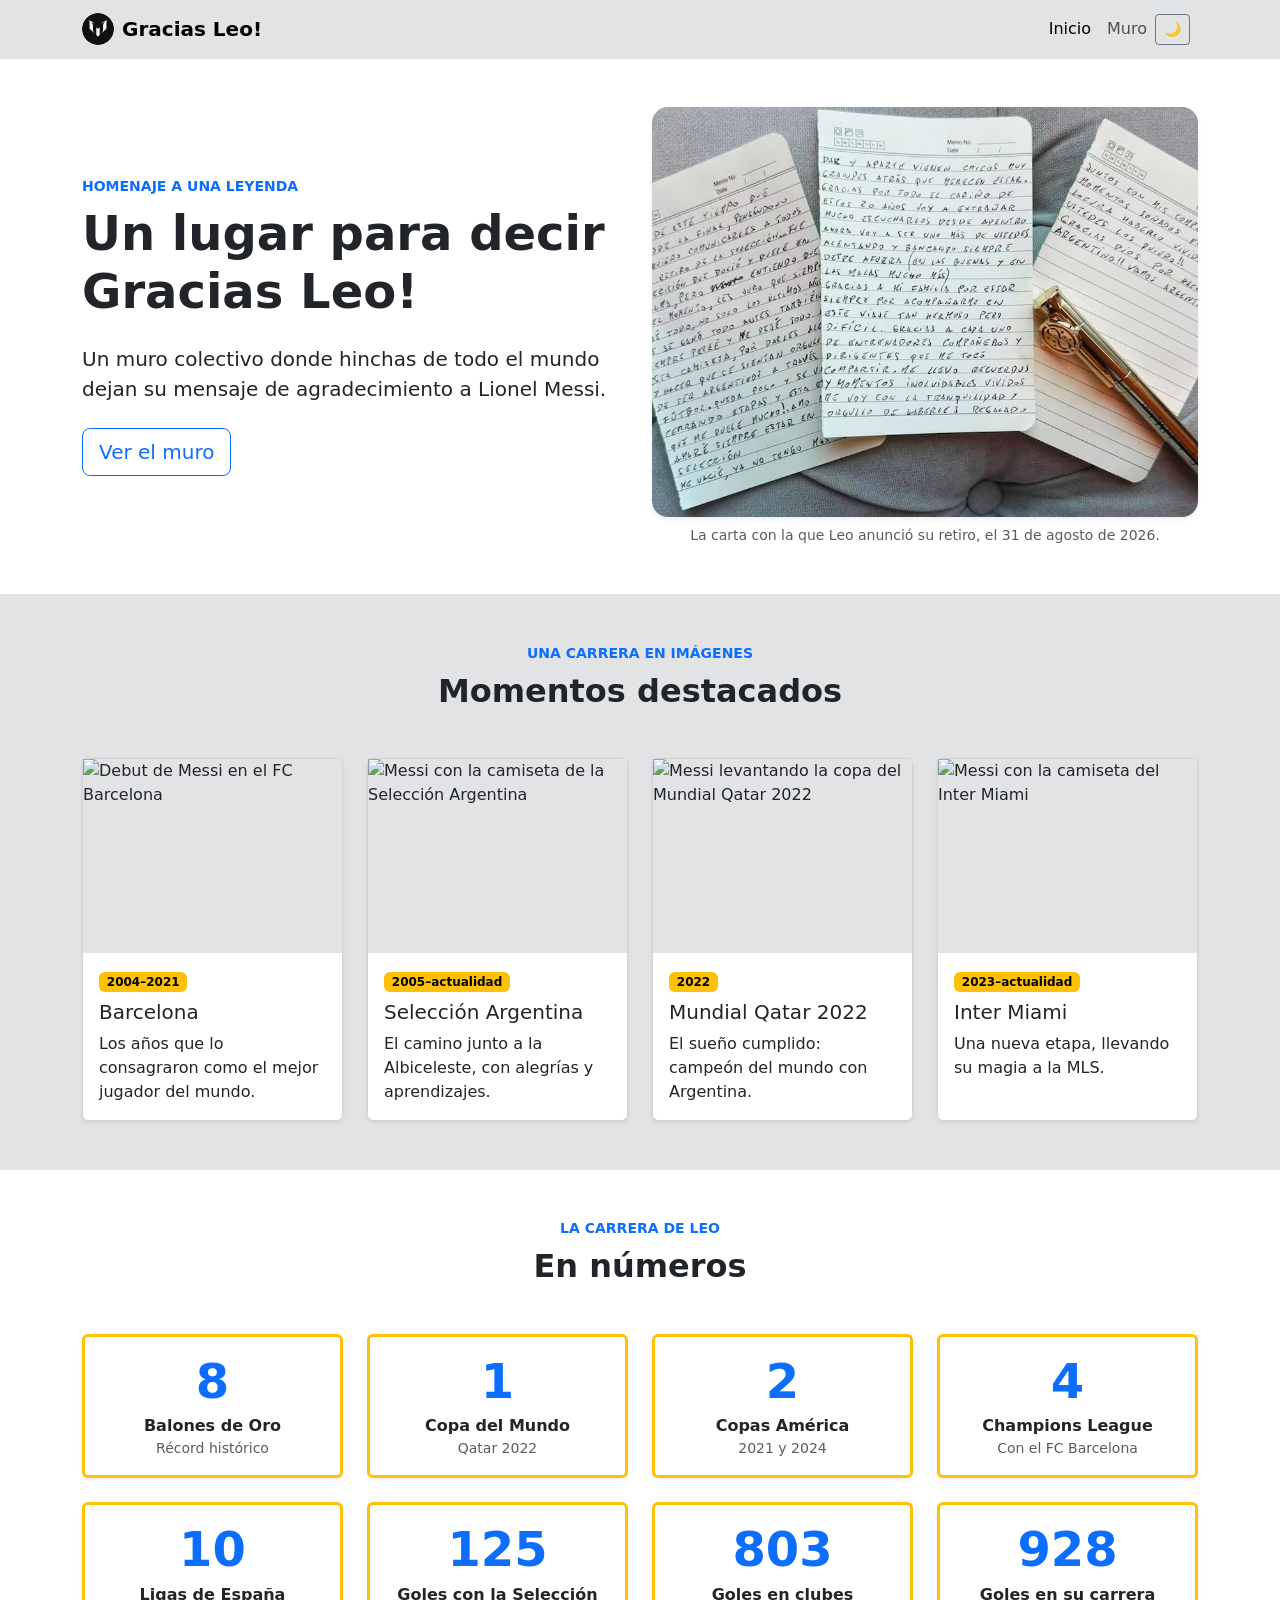
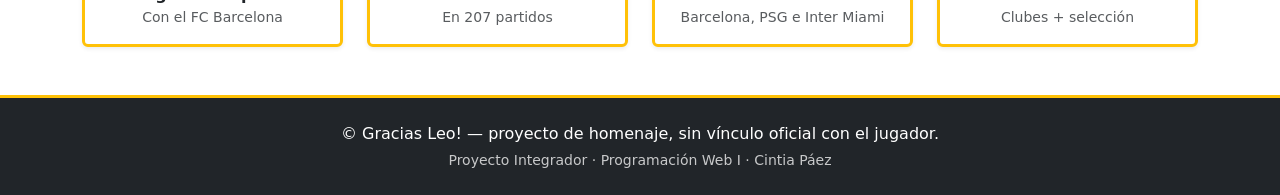
==== index.html @ b8c90ead "inicio de proyecto" ====
<!DOCTYPE html>
<html lang="es">

<head>
  <meta charset="UTF-8">
  <meta name="viewport" content="width=device-width, initial-scale=1.0">
  <title>Gracias Leo!</title>
  <meta name="description"
    content="Gracias Leo!: un muro colectivo de mensajes de agradecimiento a Lionel Messi, hecho por y para la comunidad.">
  <link href="https://cdn.jsdelivr.net/npm/bootstrap@5.3.8/dist/css/bootstrap.min.css" rel="stylesheet"
    integrity="sha384-sRIl4kxILFvY47J16cr9ZwB07vP4J8+LH7qKQnuqkuIAvNWLzeN8tE5YBujZqJLB" crossorigin="anonymous">
  <link rel="icon" type="image/png" href="public/favicon.png">
</head>

<body>

  <header>
    <!-- nav -->
    <nav class="navbar navbar-expand-lg bg-secondary-subtle border-bottom" aria-label="Navegación principal">
      <div class="container">
        <a class="navbar-brand fw-bold d-flex align-items-center gap-2" href="index.html">
          <img src="public/favicon.png" alt="" width="32" height="32" class="rounded-circle">
          Gracias Leo!
        </a>
        <div class="d-flex align-items-center order-lg-2">
          <button class="btn btn-outline-secondary btn-sm me-2" type="button" id="themeToggle"
            aria-label="Cambiar a modo oscuro">
            <span id="themeIcon" aria-hidden="true">🌙</span>
          </button>
          <button class="navbar-toggler" type="button" data-bs-toggle="collapse" data-bs-target="#navMenu"
            aria-controls="navMenu" aria-expanded="false" aria-label="Abrir menú de navegación">
            <span class="navbar-toggler-icon"></span>
          </button>
        </div>
        <div class="collapse navbar-collapse" id="navMenu">
          <ul class="navbar-nav ms-auto">
            <li class="nav-item">
              <a class="nav-link active" aria-current="page" href="index.html">Inicio</a>
            </li>
            <li class="nav-item">
              <a class="nav-link" id="linkMuro">Muro</a>
            </li>

          </ul>
        </div>
      </div>
    </nav>
  </header>

  <main>

    <div id="inicio">

      <section id="hero" class="py-5">
        <div class="container">
          <div class="row align-items-center g-4">
            <div class="col-12 col-lg-6">
              <p class="text-uppercase text-primary fw-semibold small mb-2">Homenaje a una leyenda</p>
              <h1 class="display-5 fw-bold mb-4">Un lugar para decir Gracias Leo!</h1>
              <p class="lead mb-4">
                Un muro colectivo donde hinchas de todo el mundo dejan su mensaje
                de agradecimiento a Lionel Messi.
              </p>
              <div class="d-flex flex-wrap gap-3">
                <a id="btnMuro" class="btn btn-outline-primary btn-lg">Ver el muro</a>

              </div>
            </div>
            <div class="col-12 col-lg-6">
              <figure class="mb-0">
                <div class="ratio ratio-4x3 rounded-4 bg-secondary-subtle shadow-sm">
                  <img src="recursos/img/carta-despedida.avif" class="object-fit-cover rounded-4"
                    alt="Carta de despedida de Lionel Messi anunciando su retiro del fútbol">
                </div>
                <figcaption class="text-muted small text-center mt-2">
                  La carta con la que Leo anunció su retiro, el 31 de agosto de 2026.
                </figcaption>
              </figure>
            </div>
          </div>
        </div>
      </section>

      <section id="momentos-destacados" class="py-5 bg-secondary-subtle border-top">
        <div class="container">
          <p class="text-uppercase text-primary fw-semibold small text-center mb-2">Una carrera en imágenes</p>
          <h2 class="text-center fw-bold mb-5">Momentos destacados</h2>
          <div class="row row-cols-1 row-cols-md-2 row-cols-lg-4 g-4">

            <div class="col">
              <article class="card h-100 shadow-sm">
                <div class="ratio ratio-4x3 card-img-top bg-secondary-subtle">
                  <img src="https://static.messi.com/wp-content/uploads/2020/04/Messi-Primer-Gol.jpg?v=1588690692"
                    class="object-fit-cover" alt="Debut de Messi en el FC Barcelona">
                </div>
                <div class="card-body">
                  <span class="badge text-bg-warning mb-2">2004&ndash;2021</span>
                  <h3 class="card-title h5">Barcelona</h3>
                  <p class="card-text">Los años que lo consagraron como el mejor jugador del mundo.</p>
                </div>
              </article>
            </div>

            <div class="col">
              <article class="card h-100 shadow-sm">
                <div class="ratio ratio-4x3 card-img-top bg-secondary-subtle">
                  <img src="https://www.ole.com.ar/2020/11/06/O50EksSQZ_860x575__1.jpg" class="object-fit-cover"
                    alt="Messi con la camiseta de la Selección Argentina">
                </div>
                <div class="card-body">
                  <span class="badge text-bg-warning mb-2">2005&ndash;actualidad</span>
                  <h3 class="card-title h5">Selección Argentina</h3>
                  <p class="card-text">El camino junto a la Albiceleste, con alegrías y aprendizajes.</p>
                </div>
              </article>
            </div>

            <div class="col">
              <article class="card h-100 shadow-sm">
                <div class="ratio ratio-4x3 card-img-top bg-secondary-subtle">
                  <img
                    src="https://encrypted-tbn0.gstatic.com/images?q=tbn:ANd9GcRx-zfQ5LsHXwys7JMfrVUkaQ8xQcrrd-Qf2SDigRBd7FORyEJB6j7pQ6Dm&s=10"
                    class="object-fit-cover" alt="Messi levantando la copa del Mundial Qatar 2022">
                </div>
                <div class="card-body">
                  <span class="badge text-bg-warning mb-2">2022</span>
                  <h3 class="card-title h5">Mundial Qatar 2022</h3>
                  <p class="card-text">El sueño cumplido: campeón del mundo con Argentina.</p>
                </div>
              </article>
            </div>

            <div class="col">
              <article class="card h-100 shadow-sm">
                <div class="ratio ratio-4x3 card-img-top bg-secondary-subtle">
                  <img src="https://assets1.afa.com.ar/media/DANI/JUL-25/messi.jpg" class="object-fit-cover"
                    alt="Messi con la camiseta del Inter Miami">
                </div>
                <div class="card-body">
                  <span class="badge text-bg-warning mb-2">2023&ndash;actualidad</span>
                  <h3 class="card-title h5">Inter Miami</h3>
                  <p class="card-text">Una nueva etapa, llevando su magia a la MLS.</p>
                </div>
              </article>
            </div>

          </div>
        </div>
      </section>

      <section id="en-numeros" class="py-5 border-top">
        <div class="container">
          <p class="text-uppercase text-primary fw-semibold small text-center mb-2">La carrera de Leo</p>
          <h2 class="text-center fw-bold mb-5">En números</h2>
          <div class="row row-cols-2 row-cols-md-4 g-4 text-center">

            <div class="col">
              <div class="card h-100 shadow-sm border-top border-warning border-3">
                <div class="card-body">
                  <p class="display-5 fw-bold text-primary mb-1">8</p>
                  <p class="card-title fw-semibold mb-0">Balones de Oro</p>
                  <p class="card-text small text-muted">Récord histórico</p>
                </div>
              </div>
            </div>

            <div class="col">
              <div class="card h-100 shadow-sm border-top border-warning border-3">
                <div class="card-body">
                  <p class="display-5 fw-bold text-primary mb-1">1</p>
                  <p class="card-title fw-semibold mb-0">Copa del Mundo</p>
                  <p class="card-text small text-muted">Qatar 2022</p>
                </div>
              </div>
            </div>

            <div class="col">
              <div class="card h-100 shadow-sm border-top border-warning border-3">
                <div class="card-body">
                  <p class="display-5 fw-bold text-primary mb-1">2</p>
                  <p class="card-title fw-semibold mb-0">Copas América</p>
                  <p class="card-text small text-muted">2021 y 2024</p>
                </div>
              </div>
            </div>

            <div class="col">
              <div class="card h-100 shadow-sm border-top border-warning border-3">
                <div class="card-body">
                  <p class="display-5 fw-bold text-primary mb-1">4</p>
                  <p class="card-title fw-semibold mb-0">Champions League</p>
                  <p class="card-text small text-muted">Con el FC Barcelona</p>
                </div>
              </div>
            </div>

            <div class="col">
              <div class="card h-100 shadow-sm border-top border-warning border-3">
                <div class="card-body">
                  <p class="display-5 fw-bold text-primary mb-1">10</p>
                  <p class="card-title fw-semibold mb-0">Ligas de España</p>
                  <p class="card-text small text-muted">Con el FC Barcelona</p>
                </div>
              </div>
            </div>

            <div class="col">
              <div class="card h-100 shadow-sm border-top border-warning border-3">
                <div class="card-body">
                  <p class="display-5 fw-bold text-primary mb-1">125</p>
                  <p class="card-title fw-semibold mb-0">Goles con la Selección</p>
                  <p class="card-text small text-muted">En 207 partidos </p>
                </div>
              </div>
            </div>

            <div class="col">
              <div class="card h-100 shadow-sm border-top border-warning border-3">
                <div class="card-body">
                  <p class="display-5 fw-bold text-primary mb-1">803</p>
                  <p class="card-title fw-semibold mb-0">Goles en clubes</p>
                  <p class="card-text small text-muted">Barcelona, PSG e Inter Miami </p>
                </div>
              </div>
            </div>

            <div class="col">
              <div class="card h-100 shadow-sm border-top border-warning border-3">
                <div class="card-body">
                  <p class="display-5 fw-bold text-primary mb-1">928</p>
                  <p class="card-title fw-semibold mb-0">Goles en su carrera</p>
                  <p class="card-text small text-muted">Clubes + selección </p>
                </div>
              </div>
            </div>

          </div>
        </div>
      </section>

    </div>

    <div id="muro" class="container my-5 d-none">
      <h1 class="text-center mb-4">Gracias, Leo</h1>
      <p class="lead text-center">Un muro colectivo de mensajes de agradecimiento a Lionel Messi, hecho por y para la
        comunidad.</p>
      <div class="text-center mt-4">
        <h1 class="display-1 fw-bold">⚽Sitio en construcción</h1>
      </div>
    </div>

  </main>

  <footer class="text-bg-dark border-top border-warning border-3 text-center py-4">
    <p class="mb-1">&copy; Gracias Leo! &mdash; proyecto de homenaje, sin vínculo oficial con el jugador.</p>
    <p class="mb-0 small opacity-75">Proyecto Integrador &middot; Programación Web I &middot; Cintia Páez</p>
  </footer>

  <script src="https://cdn.jsdelivr.net/npm/bootstrap@5.3.8/dist/js/bootstrap.bundle.min.js"
    crossorigin="anonymous"></script>
  <script src="script.js"></script>
</body>

</html>
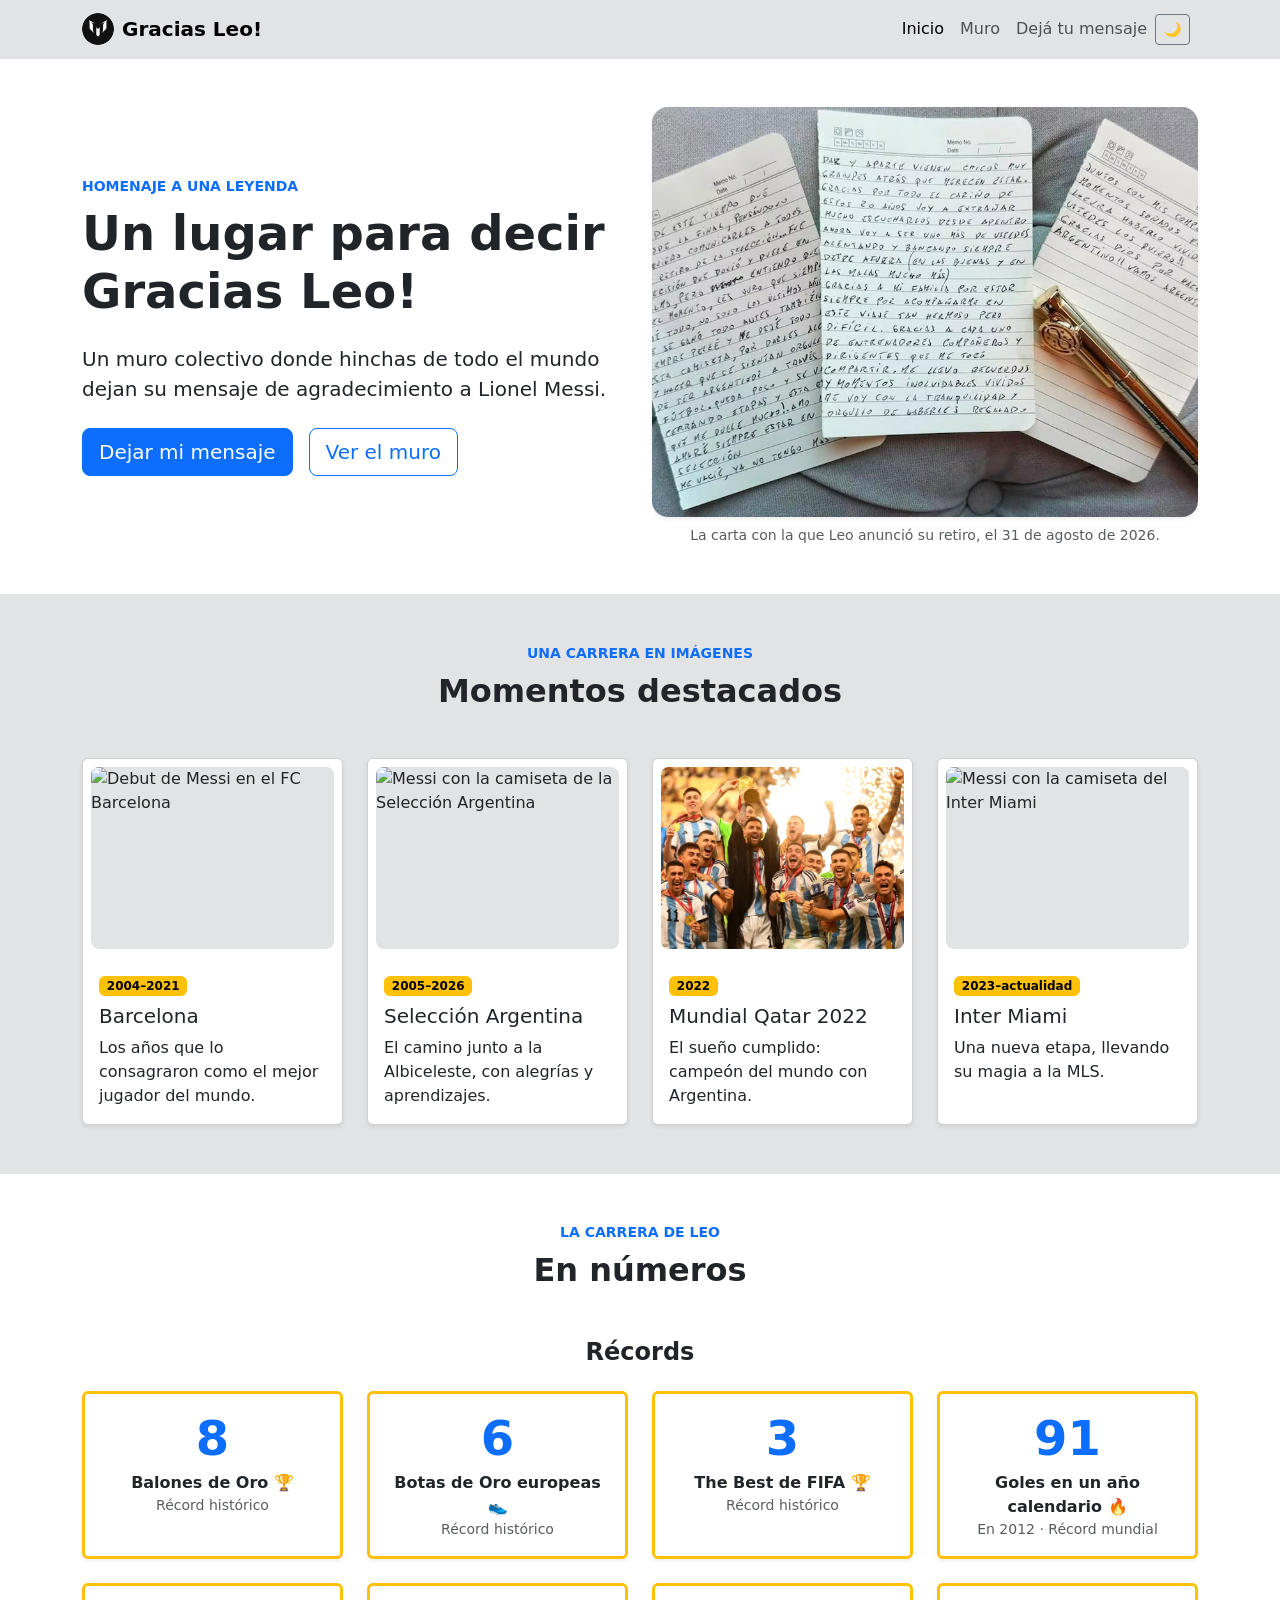
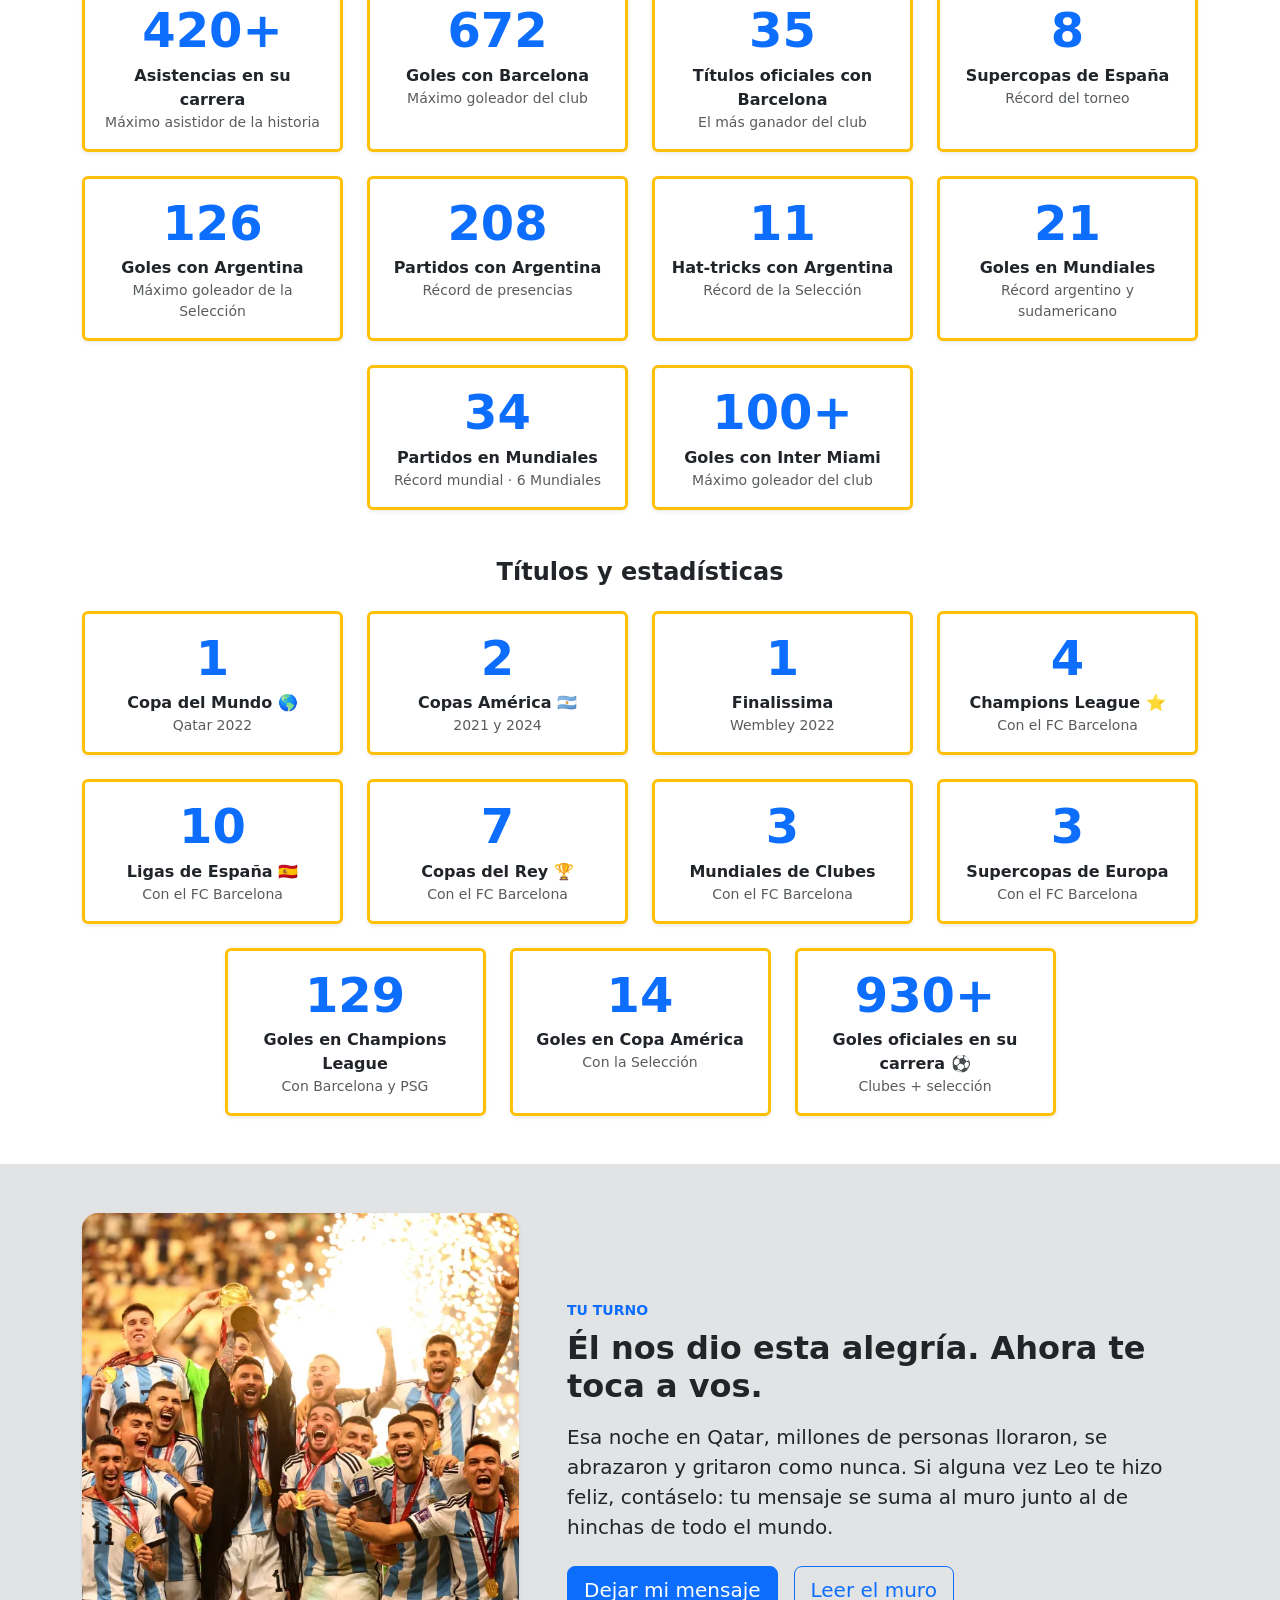
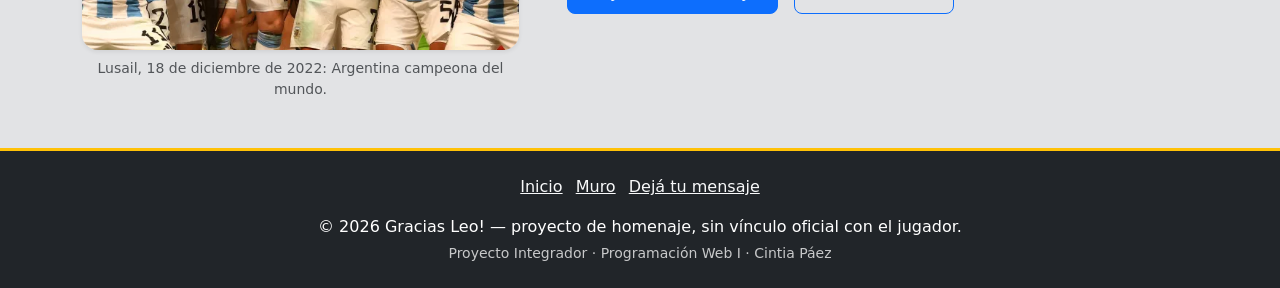
==== commit f32b196d: "Actualizar inicio: secciones desde JS, invitacion al muro y nuevo menu" ====
--- a/index.html
+++ b/index.html
@@ -4,22 +4,23 @@
 <head>
   <meta charset="UTF-8">
   <meta name="viewport" content="width=device-width, initial-scale=1.0">
-  <title>Gracias Leo!</title>
+  <title>Gracias Leo! — Inicio</title>
   <meta name="description"
     content="Gracias Leo!: un muro colectivo de mensajes de agradecimiento a Lionel Messi, hecho por y para la comunidad.">
+  <script src="recursos/tema.js"></script>
   <link href="https://cdn.jsdelivr.net/npm/bootstrap@5.3.8/dist/css/bootstrap.min.css" rel="stylesheet"
     integrity="sha384-sRIl4kxILFvY47J16cr9ZwB07vP4J8+LH7qKQnuqkuIAvNWLzeN8tE5YBujZqJLB" crossorigin="anonymous">
-  <link rel="icon" type="image/png" href="public/favicon.png">
+  <link rel="stylesheet" href="recursos/style.css">
+  <link rel="icon" type="image/png" href="imagenes/favicon.png">
 </head>
 
 <body>
 
   <header>
-    <!-- nav -->
     <nav class="navbar navbar-expand-lg bg-secondary-subtle border-bottom" aria-label="Navegación principal">
       <div class="container">
         <a class="navbar-brand fw-bold d-flex align-items-center gap-2" href="index.html">
-          <img src="public/favicon.png" alt="" width="32" height="32" class="rounded-circle">
+          <img src="imagenes/favicon.png" alt="" width="32" height="32" class="rounded-circle">
           Gracias Leo!
         </a>
         <div class="d-flex align-items-center order-lg-2">
@@ -38,9 +39,11 @@
               <a class="nav-link active" aria-current="page" href="index.html">Inicio</a>
             </li>
             <li class="nav-item">
-              <a class="nav-link" id="linkMuro">Muro</a>
+              <a class="nav-link" href="muro.html">Muro</a>
             </li>
-
+            <li class="nav-item">
+              <a class="nav-link" href="contacto.html">Dejá tu mensaje</a>
+            </li>
           </ul>
         </div>
       </div>
@@ -49,216 +52,113 @@
 
   <main>
 
-    <div id="inicio">
+    <section id="hero" class="py-5">
+      <div class="container">
+        <div class="row align-items-center g-4">
+          <div class="col-12 col-lg-6">
+            <p class="text-uppercase text-primary fw-semibold small mb-2">Homenaje a una leyenda</p>
+            <h1 class="display-5 fw-bold mb-4">Un lugar para decir Gracias Leo!</h1>
+            <p class="lead mb-4">
+              Un muro colectivo donde hinchas de todo el mundo dejan su mensaje
+              de agradecimiento a Lionel Messi.
+            </p>
+            <div class="d-flex flex-wrap gap-3">
+              <a href="contacto.html" class="btn btn-primary btn-lg">Dejar mi mensaje</a>
+              <a href="muro.html" class="btn btn-outline-primary btn-lg">Ver el muro</a>
+            </div>
+          </div>
+          <div class="col-12 col-lg-6">
+            <figure class="mb-0">
+              <div class="ratio ratio-4x3 rounded-4 bg-secondary-subtle shadow-sm">
+                <img src="imagenes/carta-despedida.avif" class="object-fit-cover rounded-4"
+                  alt="Carta de despedida de Lionel Messi anunciando su retiro del fútbol">
+              </div>
+              <figcaption class="text-muted small text-center mt-2">
+                La carta con la que Leo anunció su retiro, el 31 de agosto de 2026.
+              </figcaption>
+            </figure>
+          </div>
+        </div>
+      </div>
+    </section>
 
-      <section id="hero" class="py-5">
-        <div class="container">
-          <div class="row align-items-center g-4">
-            <div class="col-12 col-lg-6">
-              <p class="text-uppercase text-primary fw-semibold small mb-2">Homenaje a una leyenda</p>
-              <h1 class="display-5 fw-bold mb-4">Un lugar para decir Gracias Leo!</h1>
-              <p class="lead mb-4">
-                Un muro colectivo donde hinchas de todo el mundo dejan su mensaje
-                de agradecimiento a Lionel Messi.
-              </p>
-              <div class="d-flex flex-wrap gap-3">
-                <a id="btnMuro" class="btn btn-outline-primary btn-lg">Ver el muro</a>
+    <section id="momentos-destacados" class="py-5 bg-secondary-subtle border-top">
+      <div class="container">
+        <p class="text-uppercase text-primary fw-semibold small text-center mb-2">Una carrera en imágenes</p>
+        <h2 class="text-center fw-bold mb-5">Momentos destacados</h2>
+        <div id="listaMomentos" class="row row-cols-1 row-cols-md-2 row-cols-lg-4 g-4"></div>
+      </div>
+    </section>
 
-              </div>
-            </div>
-            <div class="col-12 col-lg-6">
-              <figure class="mb-0">
-                <div class="ratio ratio-4x3 rounded-4 bg-secondary-subtle shadow-sm">
-                  <img src="recursos/img/carta-despedida.avif" class="object-fit-cover rounded-4"
-                    alt="Carta de despedida de Lionel Messi anunciando su retiro del fútbol">
-                </div>
-                <figcaption class="text-muted small text-center mt-2">
-                  La carta con la que Leo anunció su retiro, el 31 de agosto de 2026.
-                </figcaption>
-              </figure>
+    <section id="en-numeros" class="py-5 border-top">
+      <div class="container">
+        <p class="text-uppercase text-primary fw-semibold small text-center mb-2">La carrera de Leo</p>
+        <h2 class="text-center fw-bold mb-5">En números</h2>
+
+        <section class="mb-5">
+          <h3 class="h4 fw-bold text-center mb-4">Récords</h3>
+          <div id="listaRecords" class="row row-cols-2 row-cols-md-4 g-4 text-center justify-content-center"></div>
+        </section>
+
+        <section>
+          <h3 class="h4 fw-bold text-center mb-4">Títulos y estadísticas</h3>
+          <div id="listaTitulos" class="row row-cols-2 row-cols-md-4 g-4 text-center justify-content-center"></div>
+        </section>
+
+      </div>
+    </section>
+
+    <section id="invitacion" class="py-5 bg-secondary-subtle border-top">
+      <div class="container">
+        <div class="row align-items-center g-4 g-lg-5">
+          <div class="col-12 col-lg-5">
+            <figure class="mb-0">
+              <img src="imagenes/hero-messi.jpg" class="img-fluid rounded-4 shadow-sm" width="600" height="600"
+                loading="lazy"
+                alt="Messi, con el bisht, levanta la Copa del Mundo rodeado por sus compañeros de la Selección Argentina">
+              <figcaption class="text-muted small text-center mt-2">
+                Lusail, 18 de diciembre de 2022: Argentina campeona del mundo.
+              </figcaption>
+            </figure>
+          </div>
+          <div class="col-12 col-lg-7">
+            <p class="text-uppercase text-primary fw-semibold small mb-2">Tu turno</p>
+            <h2 class="fw-bold mb-3">Él nos dio esta alegría. Ahora te toca a vos.</h2>
+            <p class="lead mb-4">
+              Esa noche en Qatar, millones de personas lloraron, se abrazaron y gritaron como nunca. Si alguna vez
+              Leo te hizo feliz, contáselo: tu mensaje se suma al muro junto al de hinchas de todo el mundo.
+            </p>
+            <div class="d-flex flex-wrap gap-3">
+              <a href="contacto.html" class="btn btn-primary btn-lg">Dejar mi mensaje</a>
+              <a href="muro.html" class="btn btn-outline-primary btn-lg">Leer el muro</a>
             </div>
           </div>
         </div>
-      </section>
-
-      <section id="momentos-destacados" class="py-5 bg-secondary-subtle border-top">
-        <div class="container">
-          <p class="text-uppercase text-primary fw-semibold small text-center mb-2">Una carrera en imágenes</p>
-          <h2 class="text-center fw-bold mb-5">Momentos destacados</h2>
-          <div class="row row-cols-1 row-cols-md-2 row-cols-lg-4 g-4">
-
-            <div class="col">
-              <article class="card h-100 shadow-sm">
-                <div class="ratio ratio-4x3 card-img-top bg-secondary-subtle">
-                  <img src="https://static.messi.com/wp-content/uploads/2020/04/Messi-Primer-Gol.jpg?v=1588690692"
-                    class="object-fit-cover" alt="Debut de Messi en el FC Barcelona">
-                </div>
-                <div class="card-body">
-                  <span class="badge text-bg-warning mb-2">2004&ndash;2021</span>
-                  <h3 class="card-title h5">Barcelona</h3>
-                  <p class="card-text">Los años que lo consagraron como el mejor jugador del mundo.</p>
-                </div>
-              </article>
-            </div>
-
-            <div class="col">
-              <article class="card h-100 shadow-sm">
-                <div class="ratio ratio-4x3 card-img-top bg-secondary-subtle">
-                  <img src="https://www.ole.com.ar/2020/11/06/O50EksSQZ_860x575__1.jpg" class="object-fit-cover"
-                    alt="Messi con la camiseta de la Selección Argentina">
-                </div>
-                <div class="card-body">
-                  <span class="badge text-bg-warning mb-2">2005&ndash;actualidad</span>
-                  <h3 class="card-title h5">Selección Argentina</h3>
-                  <p class="card-text">El camino junto a la Albiceleste, con alegrías y aprendizajes.</p>
-                </div>
-              </article>
-            </div>
-
-            <div class="col">
-              <article class="card h-100 shadow-sm">
-                <div class="ratio ratio-4x3 card-img-top bg-secondary-subtle">
-                  <img
-                    src="https://encrypted-tbn0.gstatic.com/images?q=tbn:ANd9GcRx-zfQ5LsHXwys7JMfrVUkaQ8xQcrrd-Qf2SDigRBd7FORyEJB6j7pQ6Dm&s=10"
-                    class="object-fit-cover" alt="Messi levantando la copa del Mundial Qatar 2022">
-                </div>
-                <div class="card-body">
-                  <span class="badge text-bg-warning mb-2">2022</span>
-                  <h3 class="card-title h5">Mundial Qatar 2022</h3>
-                  <p class="card-text">El sueño cumplido: campeón del mundo con Argentina.</p>
-                </div>
-              </article>
-            </div>
-
-            <div class="col">
-              <article class="card h-100 shadow-sm">
-                <div class="ratio ratio-4x3 card-img-top bg-secondary-subtle">
-                  <img src="https://assets1.afa.com.ar/media/DANI/JUL-25/messi.jpg" class="object-fit-cover"
-                    alt="Messi con la camiseta del Inter Miami">
-                </div>
-                <div class="card-body">
-                  <span class="badge text-bg-warning mb-2">2023&ndash;actualidad</span>
-                  <h3 class="card-title h5">Inter Miami</h3>
-                  <p class="card-text">Una nueva etapa, llevando su magia a la MLS.</p>
-                </div>
-              </article>
-            </div>
-
-          </div>
-        </div>
-      </section>
-
-      <section id="en-numeros" class="py-5 border-top">
-        <div class="container">
-          <p class="text-uppercase text-primary fw-semibold small text-center mb-2">La carrera de Leo</p>
-          <h2 class="text-center fw-bold mb-5">En números</h2>
-          <div class="row row-cols-2 row-cols-md-4 g-4 text-center">
-
-            <div class="col">
-              <div class="card h-100 shadow-sm border-top border-warning border-3">
-                <div class="card-body">
-                  <p class="display-5 fw-bold text-primary mb-1">8</p>
-                  <p class="card-title fw-semibold mb-0">Balones de Oro</p>
-                  <p class="card-text small text-muted">Récord histórico</p>
-                </div>
-              </div>
-            </div>
-
-            <div class="col">
-              <div class="card h-100 shadow-sm border-top border-warning border-3">
-                <div class="card-body">
-                  <p class="display-5 fw-bold text-primary mb-1">1</p>
-                  <p class="card-title fw-semibold mb-0">Copa del Mundo</p>
-                  <p class="card-text small text-muted">Qatar 2022</p>
-                </div>
-              </div>
-            </div>
-
-            <div class="col">
-              <div class="card h-100 shadow-sm border-top border-warning border-3">
-                <div class="card-body">
-                  <p class="display-5 fw-bold text-primary mb-1">2</p>
-                  <p class="card-title fw-semibold mb-0">Copas América</p>
-                  <p class="card-text small text-muted">2021 y 2024</p>
-                </div>
-              </div>
-            </div>
-
-            <div class="col">
-              <div class="card h-100 shadow-sm border-top border-warning border-3">
-                <div class="card-body">
-                  <p class="display-5 fw-bold text-primary mb-1">4</p>
-                  <p class="card-title fw-semibold mb-0">Champions League</p>
-                  <p class="card-text small text-muted">Con el FC Barcelona</p>
-                </div>
-              </div>
-            </div>
-
-            <div class="col">
-              <div class="card h-100 shadow-sm border-top border-warning border-3">
-                <div class="card-body">
-                  <p class="display-5 fw-bold text-primary mb-1">10</p>
-                  <p class="card-title fw-semibold mb-0">Ligas de España</p>
-                  <p class="card-text small text-muted">Con el FC Barcelona</p>
-                </div>
-              </div>
-            </div>
-
-            <div class="col">
-              <div class="card h-100 shadow-sm border-top border-warning border-3">
-                <div class="card-body">
-                  <p class="display-5 fw-bold text-primary mb-1">125</p>
-                  <p class="card-title fw-semibold mb-0">Goles con la Selección</p>
-                  <p class="card-text small text-muted">En 207 partidos </p>
-                </div>
-              </div>
-            </div>
-
-            <div class="col">
-              <div class="card h-100 shadow-sm border-top border-warning border-3">
-                <div class="card-body">
-                  <p class="display-5 fw-bold text-primary mb-1">803</p>
-                  <p class="card-title fw-semibold mb-0">Goles en clubes</p>
-                  <p class="card-text small text-muted">Barcelona, PSG e Inter Miami </p>
-                </div>
-              </div>
-            </div>
-
-            <div class="col">
-              <div class="card h-100 shadow-sm border-top border-warning border-3">
-                <div class="card-body">
-                  <p class="display-5 fw-bold text-primary mb-1">928</p>
-                  <p class="card-title fw-semibold mb-0">Goles en su carrera</p>
-                  <p class="card-text small text-muted">Clubes + selección </p>
-                </div>
-              </div>
-            </div>
-
-          </div>
-        </div>
-      </section>
-
-    </div>
-
-    <div id="muro" class="container my-5 d-none">
-      <h1 class="text-center mb-4">Gracias, Leo</h1>
-      <p class="lead text-center">Un muro colectivo de mensajes de agradecimiento a Lionel Messi, hecho por y para la
-        comunidad.</p>
-      <div class="text-center mt-4">
-        <h1 class="display-1 fw-bold">⚽Sitio en construcción</h1>
       </div>
-    </div>
+    </section>
 
   </main>
 
-  <footer class="text-bg-dark border-top border-warning border-3 text-center py-4">
-    <p class="mb-1">&copy; Gracias Leo! &mdash; proyecto de homenaje, sin vínculo oficial con el jugador.</p>
-    <p class="mb-0 small opacity-75">Proyecto Integrador &middot; Programación Web I &middot; Cintia Páez</p>
+  <footer class="text-bg-dark border-top border-warning border-3 py-4">
+    <div class="container text-center">
+      <nav aria-label="Mapa del sitio" class="mb-3">
+        <ul class="list-inline mb-0">
+          <li class="list-inline-item"><a class="link-light" href="index.html">Inicio</a></li>
+          <li class="list-inline-item"><a class="link-light" href="muro.html">Muro</a></li>
+          <li class="list-inline-item"><a class="link-light" href="contacto.html">Dejá tu mensaje</a></li>
+        </ul>
+      </nav>
+      <p class="mb-1">&copy; 2026 Gracias Leo! &mdash; proyecto de homenaje, sin vínculo oficial con el jugador.</p>
+      <p class="mb-0 small opacity-75">Proyecto Integrador &middot; Programación Web I &middot; Cintia Páez</p>
+    </div>
   </footer>
 
   <script src="https://cdn.jsdelivr.net/npm/bootstrap@5.3.8/dist/js/bootstrap.bundle.min.js"
     crossorigin="anonymous"></script>
-  <script src="script.js"></script>
+  <script src="recursos/constants.js"></script>
+  <script src="recursos/render.js"></script>
+  <script src="recursos/funciones.js"></script>
+
 </body>
 
 </html>
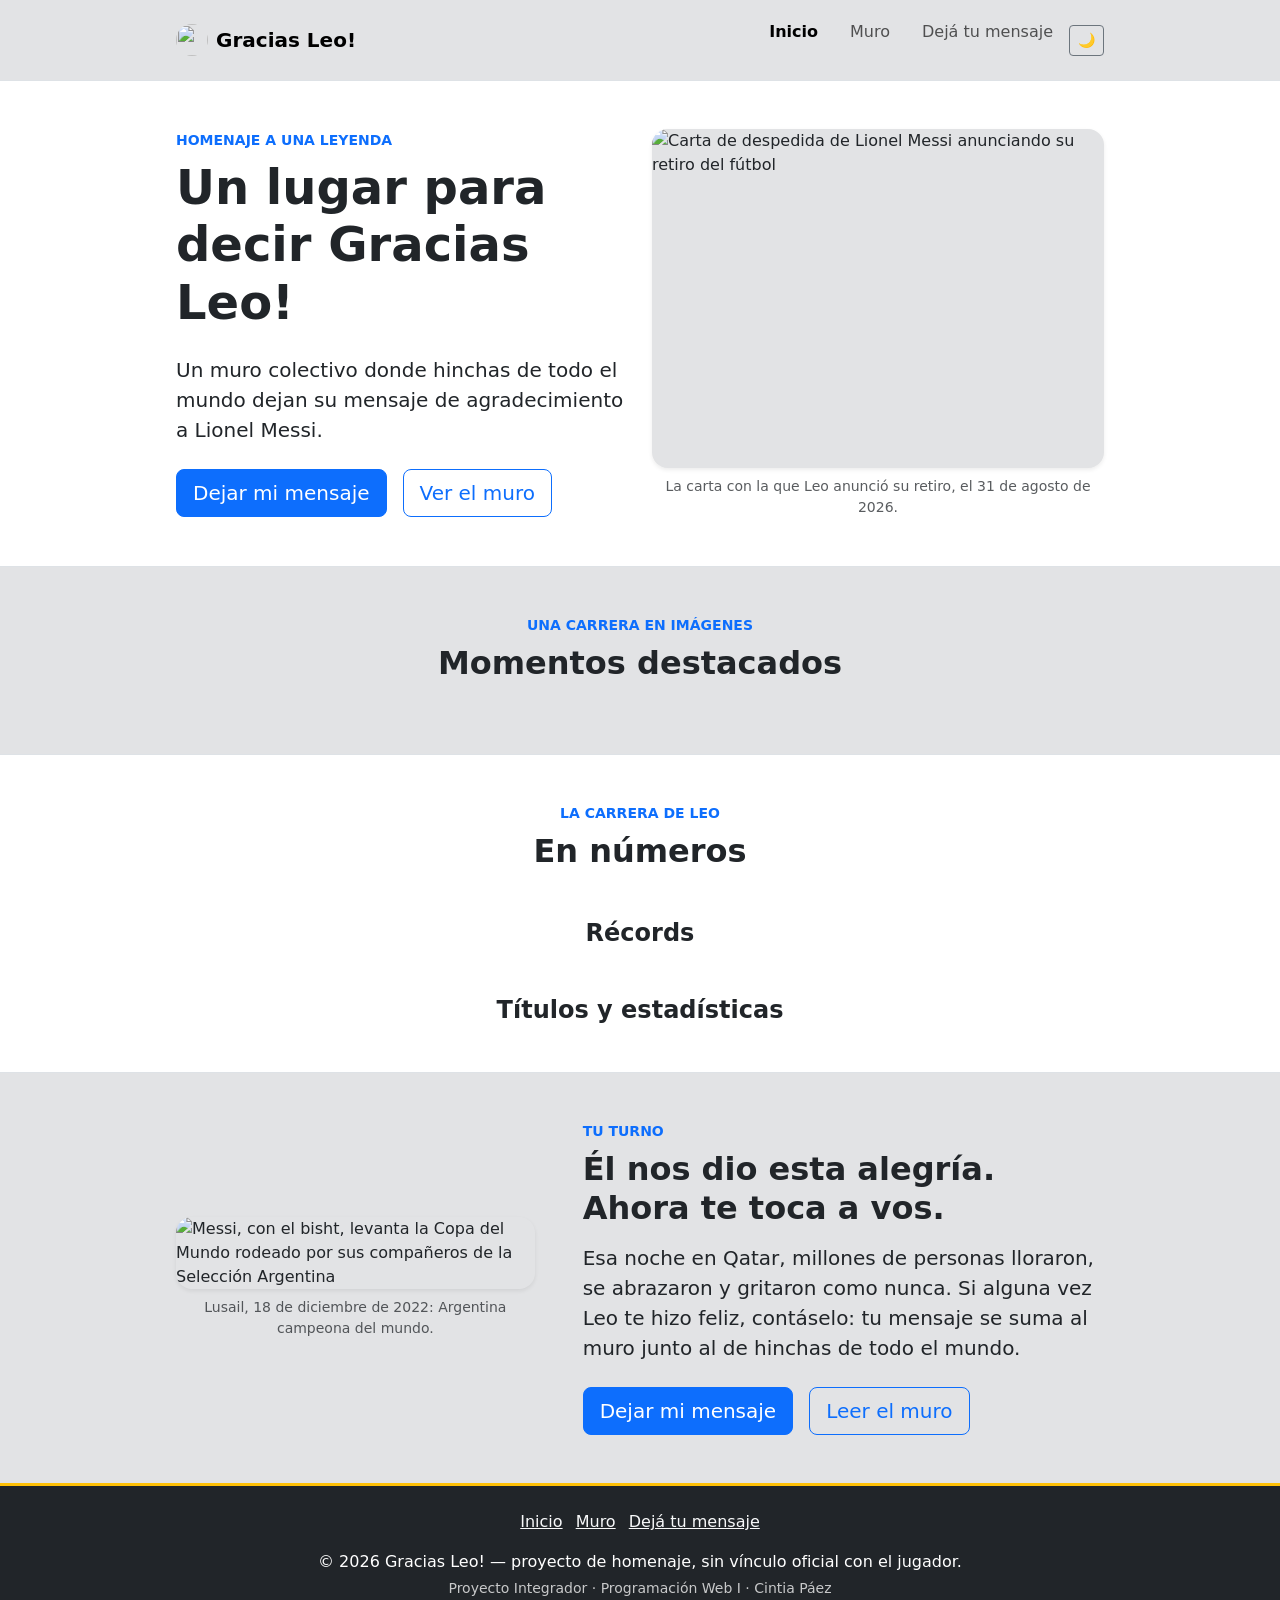
==== commit c0c40a44: "Reemplazar el navbar de Bootstrap por un menu propio con hamburguesa Agrega recursos/styles/style.cs" ====
--- a/index.html
+++ b/index.html
@@ -7,45 +7,39 @@
   <title>Gracias Leo! — Inicio</title>
   <meta name="description"
     content="Gracias Leo!: un muro colectivo de mensajes de agradecimiento a Lionel Messi, hecho por y para la comunidad.">
+  <!-- tema.js va en el <head>, antes de que se dibuje el <body>: aplica el modo oscuro guardado
+       y evita que al recargar la página se vea un instante en claro -->
   <script src="recursos/tema.js"></script>
   <link href="https://cdn.jsdelivr.net/npm/bootstrap@5.3.8/dist/css/bootstrap.min.css" rel="stylesheet"
     integrity="sha384-sRIl4kxILFvY47J16cr9ZwB07vP4J8+LH7qKQnuqkuIAvNWLzeN8tE5YBujZqJLB" crossorigin="anonymous">
-  <link rel="stylesheet" href="recursos/style.css">
-  <link rel="icon" type="image/png" href="imagenes/favicon.png">
+  <link rel="stylesheet" href="recursos/styles/style.css">
+  <link rel="icon" type="image/png" href="public/images/favicon.png">
 </head>
 
 <body>
 
   <header>
-    <nav class="navbar navbar-expand-lg bg-secondary-subtle border-bottom" aria-label="Navegación principal">
-      <div class="container">
+    <nav class="barra-nav bg-secondary-subtle border-bottom" aria-label="Navegación principal">
+      <div class="container barra-nav-interior">
         <a class="navbar-brand fw-bold d-flex align-items-center gap-2" href="index.html">
-          <img src="imagenes/favicon.png" alt="" width="32" height="32" class="rounded-circle">
+          <img src="public/images/favicon.png" alt="" width="32" height="32" class="rounded-circle">
           Gracias Leo!
         </a>
-        <div class="d-flex align-items-center order-lg-2">
-          <button class="btn btn-outline-secondary btn-sm me-2" type="button" id="themeToggle"
+        <div class="barra-acciones">
+          <button class="btn btn-outline-secondary btn-sm" type="button" id="themeToggle"
             aria-label="Cambiar a modo oscuro">
             <span id="themeIcon" aria-hidden="true">🌙</span>
           </button>
-          <button class="navbar-toggler" type="button" data-bs-toggle="collapse" data-bs-target="#navMenu"
-            aria-controls="navMenu" aria-expanded="false" aria-label="Abrir menú de navegación">
-            <span class="navbar-toggler-icon"></span>
+          <button class="btn btn-outline-secondary btn-sm btn-menu" type="button" id="btn-menu"
+            aria-controls="menu-principal" aria-expanded="false" aria-label="Abrir menú de navegación">
+            <span aria-hidden="true">☰</span>
           </button>
         </div>
-        <div class="collapse navbar-collapse" id="navMenu">
-          <ul class="navbar-nav ms-auto">
-            <li class="nav-item">
-              <a class="nav-link active" aria-current="page" href="index.html">Inicio</a>
-            </li>
-            <li class="nav-item">
-              <a class="nav-link" href="muro.html">Muro</a>
-            </li>
-            <li class="nav-item">
-              <a class="nav-link" href="contacto.html">Dejá tu mensaje</a>
-            </li>
-          </ul>
-        </div>
+        <ul id="menu-principal" class="menu-principal">
+          <li class="nav-item"><a class="nav-link active" aria-current="page" href="index.html">Inicio</a></li>
+          <li class="nav-item"><a class="nav-link" href="muro.html">Muro</a></li>
+          <li class="nav-item"><a class="nav-link" href="contacto.html">Dejá tu mensaje</a></li>
+        </ul>
       </div>
     </nav>
   </header>
@@ -70,7 +64,7 @@
           <div class="col-12 col-lg-6">
             <figure class="mb-0">
               <div class="ratio ratio-4x3 rounded-4 bg-secondary-subtle shadow-sm">
-                <img src="imagenes/carta-despedida.avif" class="object-fit-cover rounded-4"
+                <img src="public/images/carta-despedida.avif" class="object-fit-cover rounded-4"
                   alt="Carta de despedida de Lionel Messi anunciando su retiro del fútbol">
               </div>
               <figcaption class="text-muted small text-center mt-2">
@@ -113,7 +107,7 @@
         <div class="row align-items-center g-4 g-lg-5">
           <div class="col-12 col-lg-5">
             <figure class="mb-0">
-              <img src="imagenes/hero-messi.jpg" class="img-fluid rounded-4 shadow-sm" width="600" height="600"
+              <img src="public/images/hero-messi.jpg" class="img-fluid rounded-4 shadow-sm" width="600" height="600"
                 loading="lazy"
                 alt="Messi, con el bisht, levanta la Copa del Mundo rodeado por sus compañeros de la Selección Argentina">
               <figcaption class="text-muted small text-center mt-2">
@@ -152,12 +146,9 @@
       <p class="mb-0 small opacity-75">Proyecto Integrador &middot; Programación Web I &middot; Cintia Páez</p>
     </div>
   </footer>
-
-  <script src="https://cdn.jsdelivr.net/npm/bootstrap@5.3.8/dist/js/bootstrap.bundle.min.js"
-    crossorigin="anonymous"></script>
-  <script src="recursos/constants.js"></script>
-  <script src="recursos/render.js"></script>
-  <script src="recursos/funciones.js"></script>
+  <script src="recursos/scripts/constants.js"></script>
+  <script src="recursos/scripts/render.js"></script>
+  <script src="recursos/scripts/functions.js"></script>
 
 </body>
 
--- a/recursos/styles/style.css
+++ b/recursos/styles/style.css
@@ -0,0 +1,115 @@
+/* Se carga después de Bootstrap, así que lo que se escribe acá tiene la última palabra */
+
+/* reset universal: quita los márgenes y paddings por defecto del navegador y fija border-box.
+   Bootstrap (Reboot) ya aplica box-sizing: border-box, así que acá es redundante en la práctica,
+   pero se declara a propósito: la Fase 2 pide el reset en nuestro propio CSS, y así el sitio
+   no depende de Bootstrap para el modelo de caja.
+   border-box hace que width y height incluyan padding y border: un bloque de width 100% con
+   padding no se desborda y los cálculos de tamaño son predecibles. */
+* {
+  margin: 0;
+  padding: 0;
+  box-sizing: border-box;
+}
+
+/* contenedor de lectura: máximo 960px, centrado */
+.container {
+  max-width: 960px;
+  margin: 0 auto;
+  padding: 0 1rem;
+}
+
+/* navegación: ítems en fila con flexbox */
+.barra-nav-interior {
+  display: flex;
+  flex-wrap: wrap;
+  align-items: center;
+  justify-content: space-between;
+  padding-top: 0.75rem;
+  padding-bottom: 0.75rem;
+}
+
+.menu-principal {
+  display: flex;
+  justify-content: flex-end;
+  align-items: center;
+  flex: 1;
+  order: 2;
+  list-style: none;
+}
+
+/* marca y links del menú: Bootstrap solo les da padding y color dentro de .navbar y .nav
+ */
+.navbar-brand {
+  padding: 0.3125rem 0;
+  margin-right: 1rem;
+  font-size: 1.25rem;
+  color: var(--bs-emphasis-color);
+  text-decoration: none;
+  white-space: nowrap;
+}
+
+.menu-principal .nav-link {
+  display: block;
+  padding: 0.5rem 1rem;
+  color: rgba(var(--bs-emphasis-color-rgb), 0.65);
+  text-decoration: none;
+  transition: color 0.15s ease-in-out;
+}
+
+.menu-principal .nav-link:hover,
+.menu-principal .nav-link:focus-visible {
+  color: rgba(var(--bs-emphasis-color-rgb), 0.85);
+}
+
+/* página activa: color pleno y negrita, para que no dependa solo del color */
+.menu-principal .nav-link.active {
+  color: var(--bs-emphasis-color);
+  font-weight: 600;
+}
+
+.barra-acciones {
+  display: flex;
+  gap: 0.5rem;
+  order: 3;
+}
+
+.btn-menu {
+  display: none;
+}
+
+/* tablet: la barra lateral baja debajo del contenido y aparece el menú hamburguesa */
+@media (max-width: 720px) {
+  .btn-menu {
+    display: inline-block;
+  }
+
+  /* oculto hasta que JS le agrega la clase "activo" */
+  .menu-principal {
+    display: none;
+    flex: none;
+    width: 100%;
+    order: 4;
+  }
+
+  .menu-principal.activo {
+    display: flex;
+  }
+}
+
+/* smartphone: menú apilado en vertical, textos y márgenes más chicos */
+@media (max-width: 480px) {
+  html {
+    font-size: 14px;
+  }
+
+  .container {
+    padding: 0 0.5rem;
+  }
+
+  .menu-principal.activo {
+    flex-direction: column;
+    align-items: stretch;
+    text-align: center;
+  }
+}
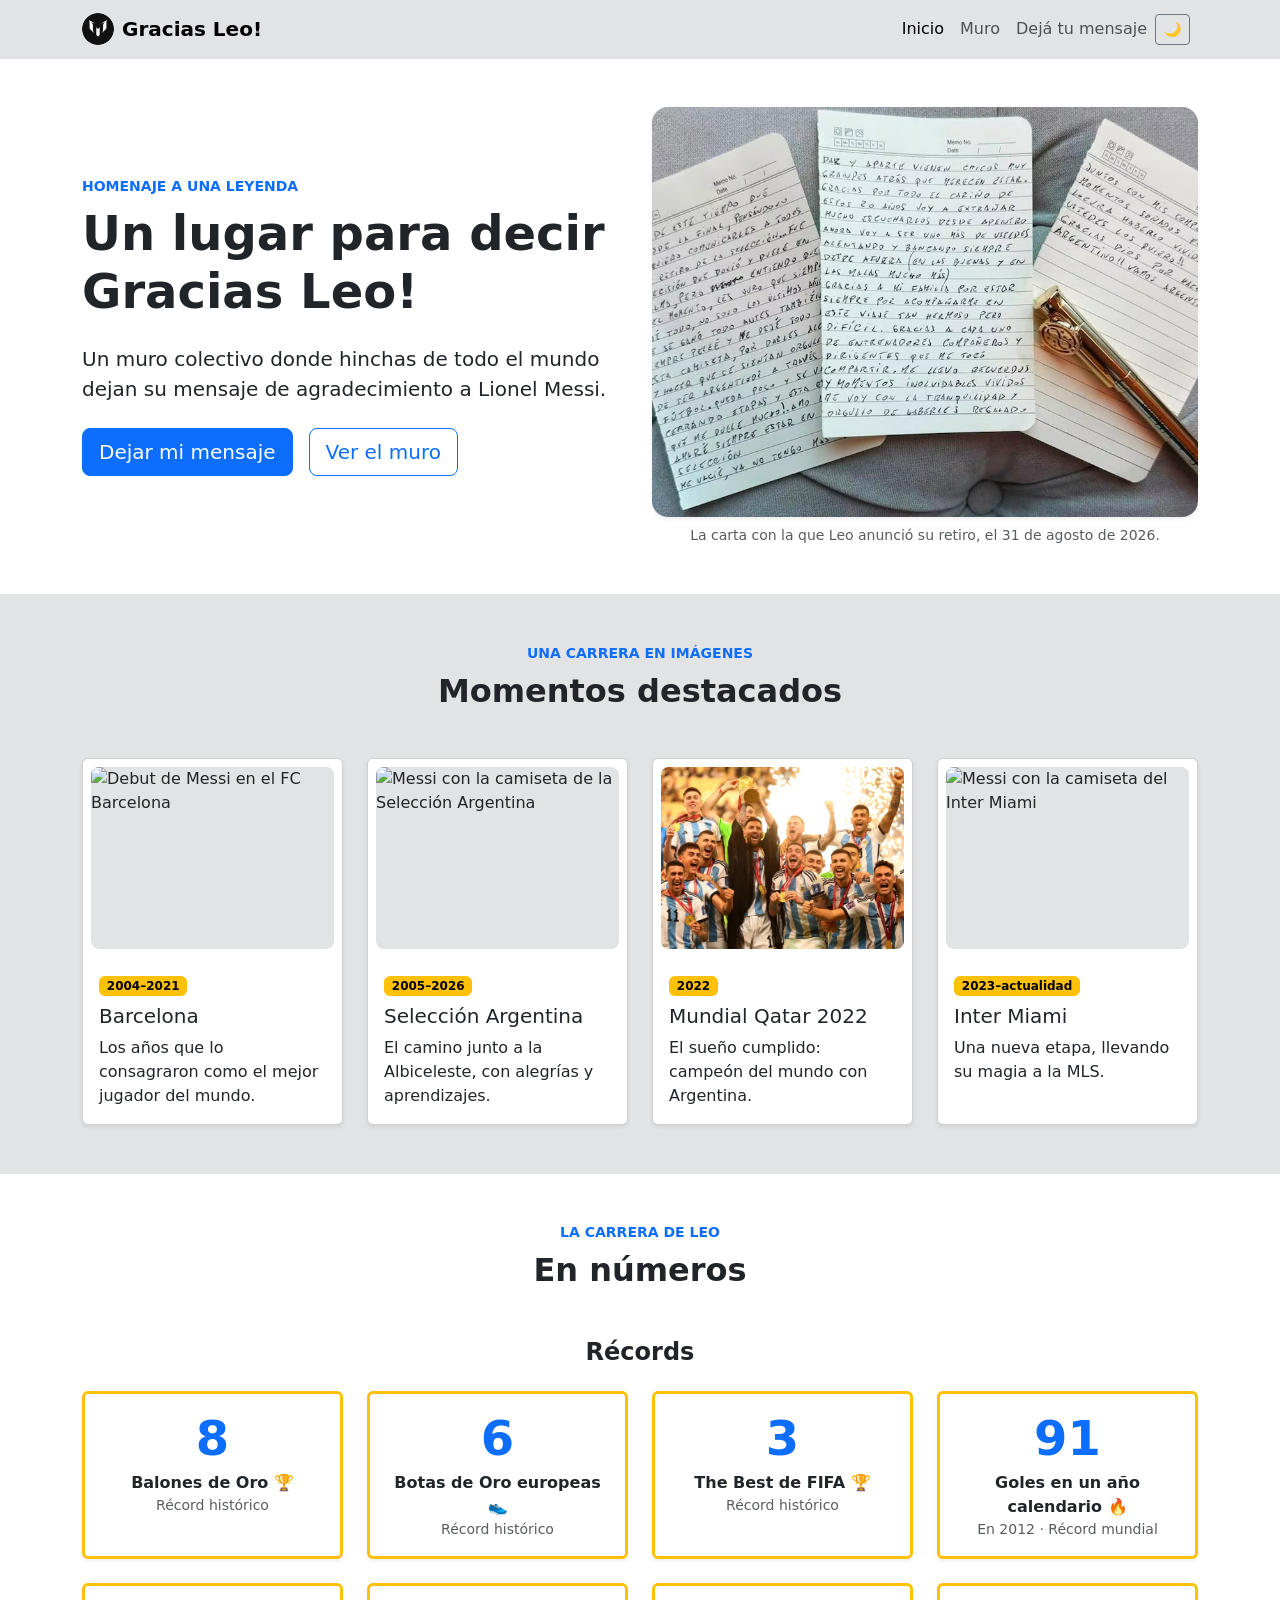
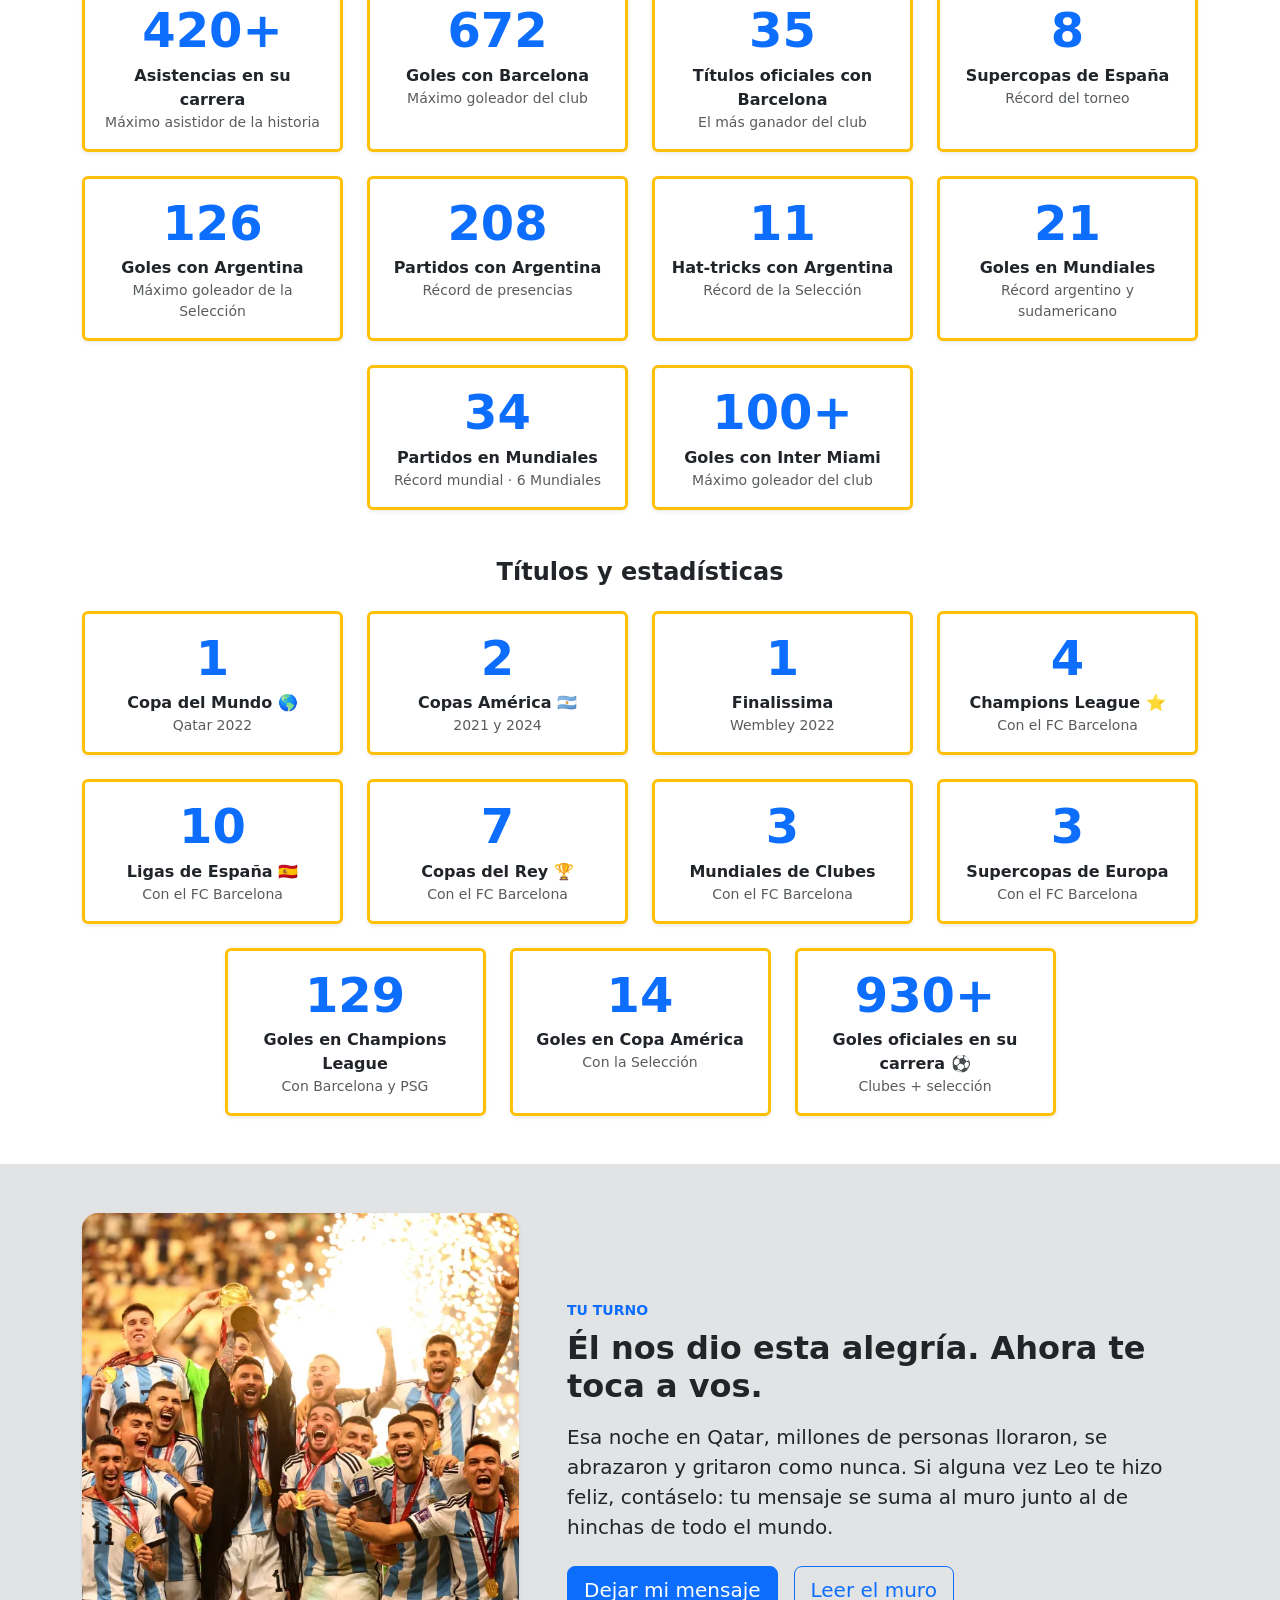
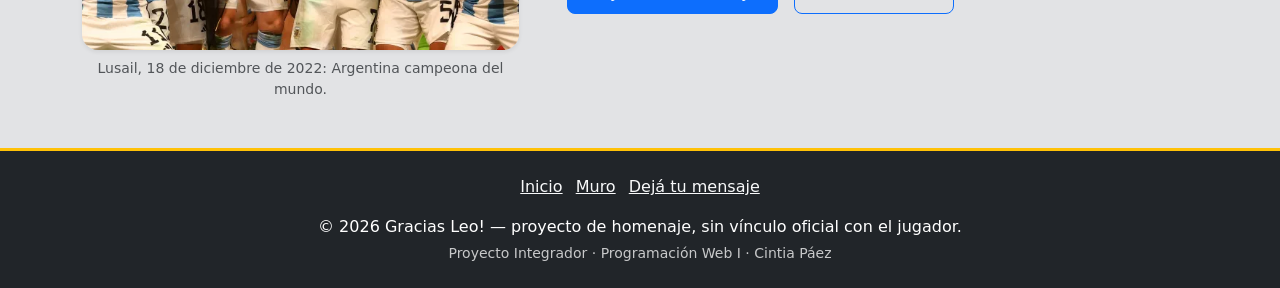
==== commit 16c7f726: "Mover imagenes a public/images y scripts a recursos/scripts Solo reorganiza carpetas: funciones.js p" ====
--- a/index.html
+++ b/index.html
@@ -7,39 +7,45 @@
   <title>Gracias Leo! — Inicio</title>
   <meta name="description"
     content="Gracias Leo!: un muro colectivo de mensajes de agradecimiento a Lionel Messi, hecho por y para la comunidad.">
-  <!-- tema.js va en el <head>, antes de que se dibuje el <body>: aplica el modo oscuro guardado
-       y evita que al recargar la página se vea un instante en claro -->
   <script src="recursos/tema.js"></script>
   <link href="https://cdn.jsdelivr.net/npm/bootstrap@5.3.8/dist/css/bootstrap.min.css" rel="stylesheet"
     integrity="sha384-sRIl4kxILFvY47J16cr9ZwB07vP4J8+LH7qKQnuqkuIAvNWLzeN8tE5YBujZqJLB" crossorigin="anonymous">
-  <link rel="stylesheet" href="recursos/styles/style.css">
+  <link rel="stylesheet" href="recursos/style.css">
   <link rel="icon" type="image/png" href="public/images/favicon.png">
 </head>
 
 <body>
 
   <header>
-    <nav class="barra-nav bg-secondary-subtle border-bottom" aria-label="Navegación principal">
-      <div class="container barra-nav-interior">
+    <nav class="navbar navbar-expand-lg bg-secondary-subtle border-bottom" aria-label="Navegación principal">
+      <div class="container">
         <a class="navbar-brand fw-bold d-flex align-items-center gap-2" href="index.html">
           <img src="public/images/favicon.png" alt="" width="32" height="32" class="rounded-circle">
           Gracias Leo!
         </a>
-        <div class="barra-acciones">
-          <button class="btn btn-outline-secondary btn-sm" type="button" id="themeToggle"
+        <div class="d-flex align-items-center order-lg-2">
+          <button class="btn btn-outline-secondary btn-sm me-2" type="button" id="themeToggle"
             aria-label="Cambiar a modo oscuro">
             <span id="themeIcon" aria-hidden="true">🌙</span>
           </button>
-          <button class="btn btn-outline-secondary btn-sm btn-menu" type="button" id="btn-menu"
-            aria-controls="menu-principal" aria-expanded="false" aria-label="Abrir menú de navegación">
-            <span aria-hidden="true">☰</span>
+          <button class="navbar-toggler" type="button" data-bs-toggle="collapse" data-bs-target="#navMenu"
+            aria-controls="navMenu" aria-expanded="false" aria-label="Abrir menú de navegación">
+            <span class="navbar-toggler-icon"></span>
           </button>
         </div>
-        <ul id="menu-principal" class="menu-principal">
-          <li class="nav-item"><a class="nav-link active" aria-current="page" href="index.html">Inicio</a></li>
-          <li class="nav-item"><a class="nav-link" href="muro.html">Muro</a></li>
-          <li class="nav-item"><a class="nav-link" href="contacto.html">Dejá tu mensaje</a></li>
-        </ul>
+        <div class="collapse navbar-collapse" id="navMenu">
+          <ul class="navbar-nav ms-auto">
+            <li class="nav-item">
+              <a class="nav-link active" aria-current="page" href="index.html">Inicio</a>
+            </li>
+            <li class="nav-item">
+              <a class="nav-link" href="muro.html">Muro</a>
+            </li>
+            <li class="nav-item">
+              <a class="nav-link" href="contacto.html">Dejá tu mensaje</a>
+            </li>
+          </ul>
+        </div>
       </div>
     </nav>
   </header>
@@ -146,6 +152,9 @@
       <p class="mb-0 small opacity-75">Proyecto Integrador &middot; Programación Web I &middot; Cintia Páez</p>
     </div>
   </footer>
+
+  <script src="https://cdn.jsdelivr.net/npm/bootstrap@5.3.8/dist/js/bootstrap.bundle.min.js"
+    crossorigin="anonymous"></script>
   <script src="recursos/scripts/constants.js"></script>
   <script src="recursos/scripts/render.js"></script>
   <script src="recursos/scripts/functions.js"></script>
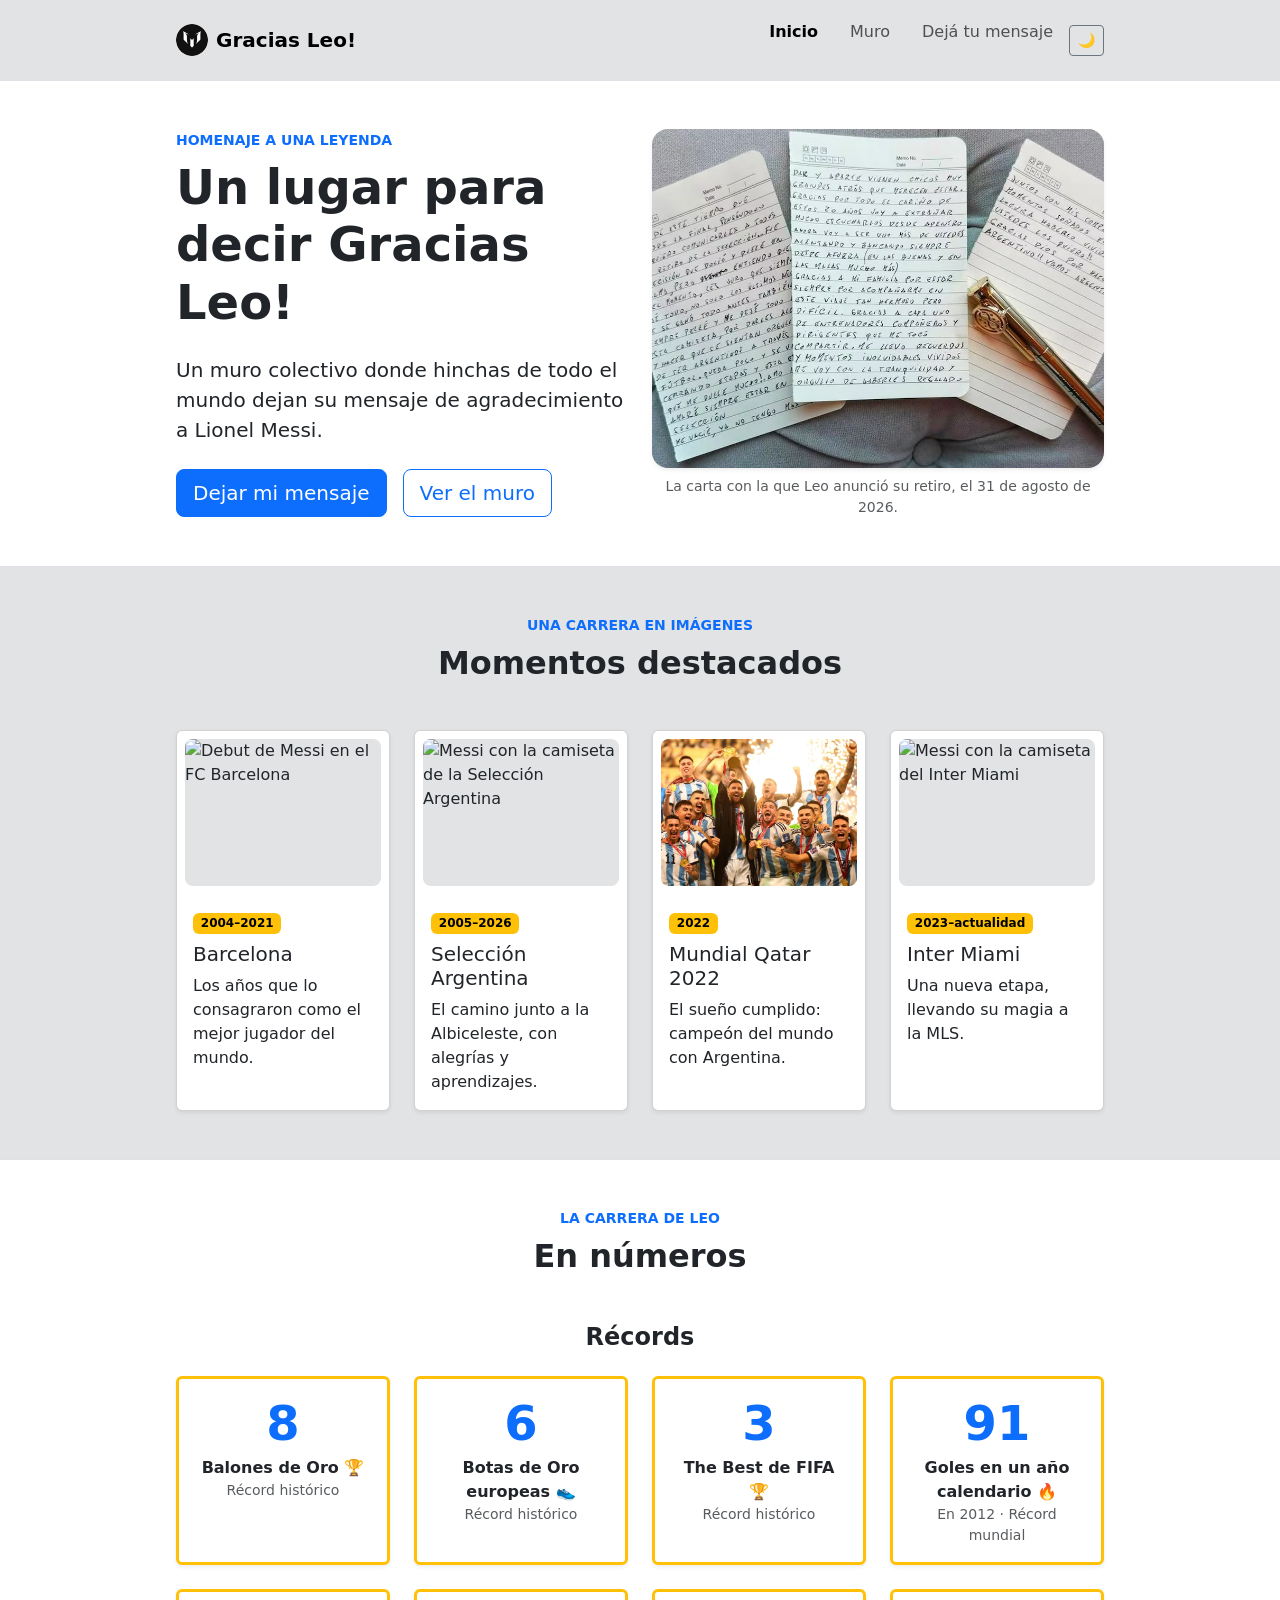
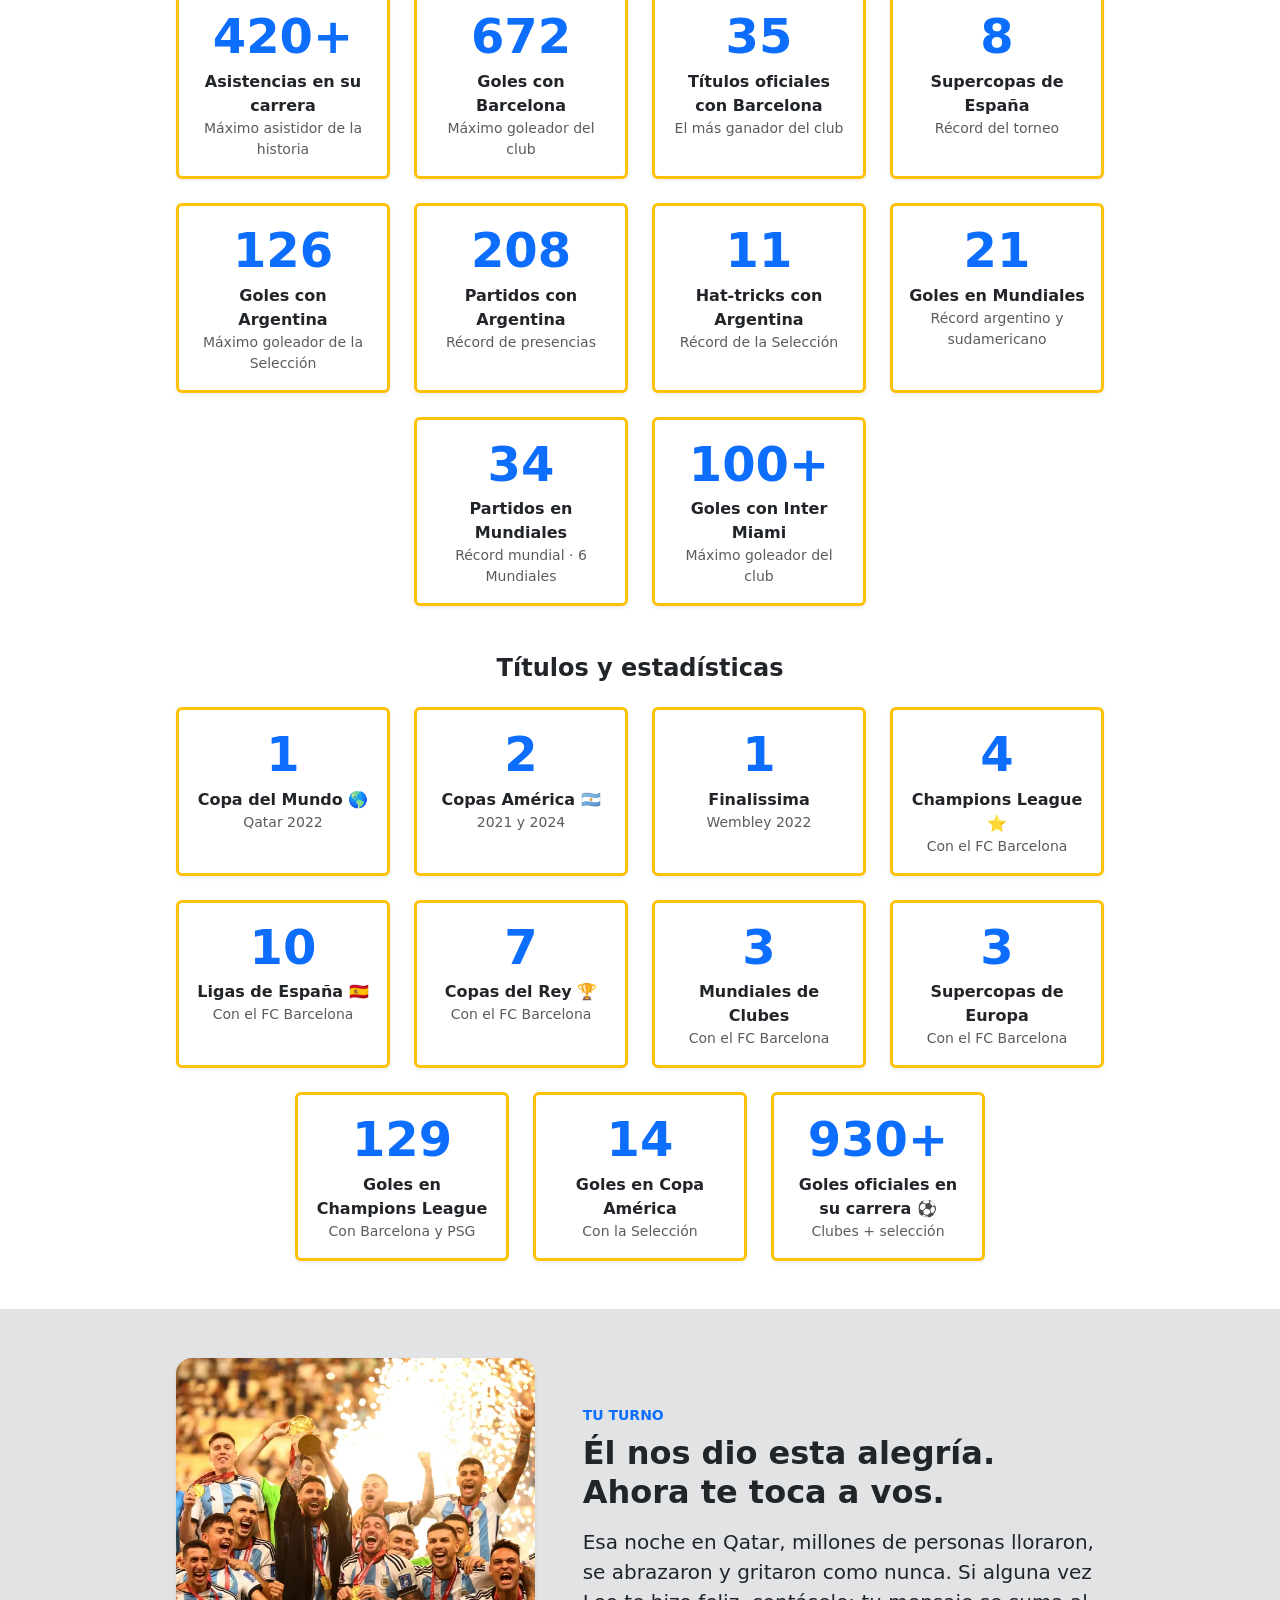
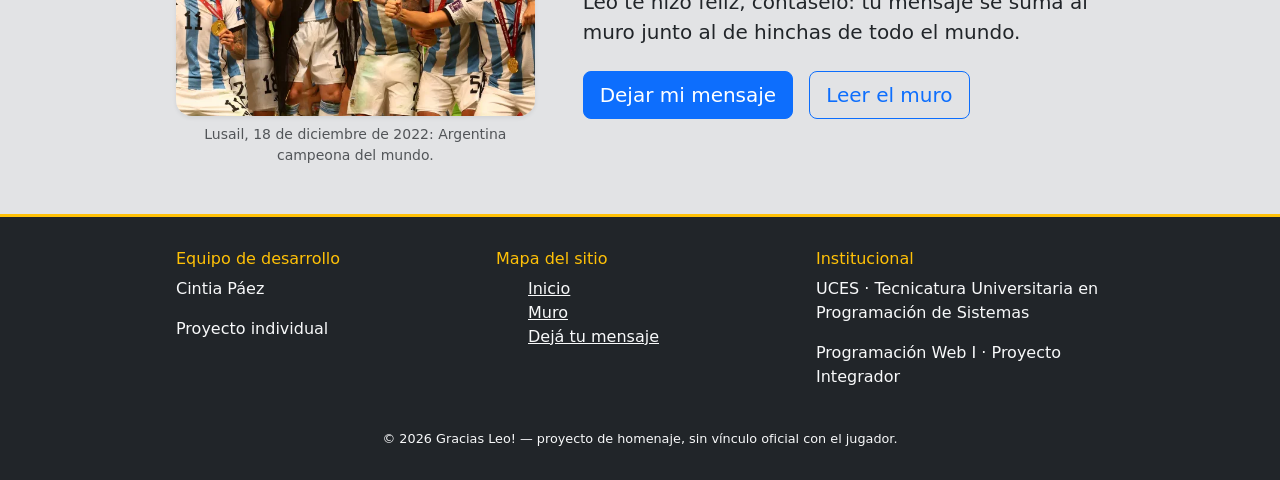
==== commit 7abdf168: "Maquetar el pie en tres columnas y contacto en dos con flexbox El pie reparte equipo de desarrollo, " ====
--- a/index.html
+++ b/index.html
@@ -7,45 +7,39 @@
   <title>Gracias Leo! — Inicio</title>
   <meta name="description"
     content="Gracias Leo!: un muro colectivo de mensajes de agradecimiento a Lionel Messi, hecho por y para la comunidad.">
+  <!-- tema.js va en el <head>, antes de que se dibuje el <body>: aplica el modo oscuro guardado
+       y evita que al recargar la página se vea un instante en claro -->
   <script src="recursos/tema.js"></script>
   <link href="https://cdn.jsdelivr.net/npm/bootstrap@5.3.8/dist/css/bootstrap.min.css" rel="stylesheet"
     integrity="sha384-sRIl4kxILFvY47J16cr9ZwB07vP4J8+LH7qKQnuqkuIAvNWLzeN8tE5YBujZqJLB" crossorigin="anonymous">
-  <link rel="stylesheet" href="recursos/style.css">
+  <link rel="stylesheet" href="recursos/styles/style.css">
   <link rel="icon" type="image/png" href="public/images/favicon.png">
 </head>
 
 <body>
 
   <header>
-    <nav class="navbar navbar-expand-lg bg-secondary-subtle border-bottom" aria-label="Navegación principal">
-      <div class="container">
+    <nav class="barra-nav bg-secondary-subtle border-bottom" aria-label="Navegación principal">
+      <div class="container barra-nav-interior">
         <a class="navbar-brand fw-bold d-flex align-items-center gap-2" href="index.html">
           <img src="public/images/favicon.png" alt="" width="32" height="32" class="rounded-circle">
           Gracias Leo!
         </a>
-        <div class="d-flex align-items-center order-lg-2">
-          <button class="btn btn-outline-secondary btn-sm me-2" type="button" id="themeToggle"
+        <div class="barra-acciones">
+          <button class="btn btn-outline-secondary btn-sm" type="button" id="themeToggle"
             aria-label="Cambiar a modo oscuro">
             <span id="themeIcon" aria-hidden="true">🌙</span>
           </button>
-          <button class="navbar-toggler" type="button" data-bs-toggle="collapse" data-bs-target="#navMenu"
-            aria-controls="navMenu" aria-expanded="false" aria-label="Abrir menú de navegación">
-            <span class="navbar-toggler-icon"></span>
+          <button class="btn btn-outline-secondary btn-sm btn-menu" type="button" id="btn-menu"
+            aria-controls="menu-principal" aria-expanded="false" aria-label="Abrir menú de navegación">
+            <span aria-hidden="true">☰</span>
           </button>
         </div>
-        <div class="collapse navbar-collapse" id="navMenu">
-          <ul class="navbar-nav ms-auto">
-            <li class="nav-item">
-              <a class="nav-link active" aria-current="page" href="index.html">Inicio</a>
-            </li>
-            <li class="nav-item">
-              <a class="nav-link" href="muro.html">Muro</a>
-            </li>
-            <li class="nav-item">
-              <a class="nav-link" href="contacto.html">Dejá tu mensaje</a>
-            </li>
-          </ul>
-        </div>
+        <ul id="menu-principal" class="menu-principal">
+          <li class="nav-item"><a class="nav-link active" aria-current="page" href="index.html">Inicio</a></li>
+          <li class="nav-item"><a class="nav-link" href="muro.html">Muro</a></li>
+          <li class="nav-item"><a class="nav-link" href="contacto.html">Dejá tu mensaje</a></li>
+        </ul>
       </div>
     </nav>
   </header>
@@ -139,22 +133,31 @@
 
   </main>
 
-  <footer class="text-bg-dark border-top border-warning border-3 py-4">
-    <div class="container text-center">
-      <nav aria-label="Mapa del sitio" class="mb-3">
-        <ul class="list-inline mb-0">
-          <li class="list-inline-item"><a class="link-light" href="index.html">Inicio</a></li>
-          <li class="list-inline-item"><a class="link-light" href="muro.html">Muro</a></li>
-          <li class="list-inline-item"><a class="link-light" href="contacto.html">Dejá tu mensaje</a></li>
-        </ul>
-      </nav>
-      <p class="mb-1">&copy; 2026 Gracias Leo! &mdash; proyecto de homenaje, sin vínculo oficial con el jugador.</p>
-      <p class="mb-0 small opacity-75">Proyecto Integrador &middot; Programación Web I &middot; Cintia Páez</p>
+  <footer class="pie">
+    <div class="container">
+      <div class="pie-columnas">
+        <section class="pie-columna" aria-labelledby="pie-equipo">
+          <h2 id="pie-equipo">Equipo de desarrollo</h2>
+          <p>Cintia Páez</p>
+          <p>Proyecto individual</p>
+        </section>
+        <nav class="pie-columna" aria-labelledby="pie-mapa">
+          <h2 id="pie-mapa">Mapa del sitio</h2>
+          <ul>
+            <li><a href="index.html">Inicio</a></li>
+            <li><a href="muro.html">Muro</a></li>
+            <li><a href="contacto.html">Dejá tu mensaje</a></li>
+          </ul>
+        </nav>
+        <section class="pie-columna" aria-labelledby="pie-institucional">
+          <h2 id="pie-institucional">Institucional</h2>
+          <p>UCES &middot; Tecnicatura Universitaria en Programación de Sistemas</p>
+          <p>Programación Web I &middot; Proyecto Integrador</p>
+        </section>
+      </div>
+      <p class="pie-legal">&copy; 2026 Gracias Leo! &mdash; proyecto de homenaje, sin vínculo oficial con el jugador.</p>
     </div>
   </footer>
-
-  <script src="https://cdn.jsdelivr.net/npm/bootstrap@5.3.8/dist/js/bootstrap.bundle.min.js"
-    crossorigin="anonymous"></script>
   <script src="recursos/scripts/constants.js"></script>
   <script src="recursos/scripts/render.js"></script>
   <script src="recursos/scripts/functions.js"></script>
--- a/recursos/styles/style.css
+++ b/recursos/styles/style.css
@@ -0,0 +1,171 @@
+/* Se carga después de Bootstrap, así que lo que se escribe acá tiene la última palabra */
+
+/* reset universal: quita los márgenes y paddings por defecto del navegador y fija border-box.
+   Bootstrap (Reboot) ya aplica box-sizing: border-box, así que acá es redundante en la práctica,
+   pero se declara a propósito: la Fase 2 pide el reset en nuestro propio CSS, y así el sitio
+   no depende de Bootstrap para el modelo de caja.
+   border-box hace que width y height incluyan padding y border: un bloque de width 100% con
+   padding no se desborda y los cálculos de tamaño son predecibles. */
+* {
+  margin: 0;
+  padding: 0;
+  box-sizing: border-box;
+}
+
+/* contenedor de lectura: máximo 960px, centrado */
+.container {
+  max-width: 960px;
+  margin: 0 auto;
+  padding: 0 1rem;
+}
+
+/* navegación: ítems en fila con flexbox */
+.barra-nav-interior {
+  display: flex;
+  flex-wrap: wrap;
+  align-items: center;
+  justify-content: space-between;
+  padding-top: 0.75rem;
+  padding-bottom: 0.75rem;
+}
+
+.menu-principal {
+  display: flex;
+  justify-content: flex-end;
+  align-items: center;
+  flex: 1;
+  order: 2;
+  list-style: none;
+}
+
+/* marca y links del menú: Bootstrap solo les da padding y color dentro de .navbar y .nav
+ */
+.navbar-brand {
+  padding: 0.3125rem 0;
+  margin-right: 1rem;
+  font-size: 1.25rem;
+  color: var(--bs-emphasis-color);
+  text-decoration: none;
+  white-space: nowrap;
+}
+
+.menu-principal .nav-link {
+  display: block;
+  padding: 0.5rem 1rem;
+  color: rgba(var(--bs-emphasis-color-rgb), 0.65);
+  text-decoration: none;
+  transition: color 0.15s ease-in-out;
+}
+
+.menu-principal .nav-link:hover,
+.menu-principal .nav-link:focus-visible {
+  color: rgba(var(--bs-emphasis-color-rgb), 0.85);
+}
+
+/* página activa: color pleno y negrita, para que no dependa solo del color */
+.menu-principal .nav-link.active {
+  color: var(--bs-emphasis-color);
+  font-weight: 600;
+}
+
+.barra-acciones {
+  display: flex;
+  gap: 0.5rem;
+  order: 3;
+}
+
+.btn-menu {
+  display: none;
+}
+
+/* contenido principal + barra lateral */
+.layout-dos-columnas {
+  display: flex;
+  gap: 2rem;
+}
+
+.columna-principal {
+  flex: 2;
+}
+
+.columna-lateral {
+  flex: 1;
+}
+
+/* pie: tres columnas proporcionales */
+.pie {
+  background-color: #212529;
+  color: #f8f9fa;
+  border-top: 3px solid #ffc107;
+  padding: 2rem 0 1rem;
+}
+
+.pie-columnas {
+  display: flex;
+  gap: 2rem;
+}
+
+.pie-columna {
+  flex: 1;
+}
+
+.pie-columna h2 {
+  font-size: 1rem;
+  color: #ffc107;
+  margin-bottom: 0.5rem;
+}
+
+.pie-columna ul {
+  list-style: none;
+}
+
+.pie-columna a {
+  color: #f8f9fa;
+}
+
+.pie-legal {
+  margin-top: 1.5rem;
+  font-size: 0.8rem;
+  text-align: center;
+}
+
+/* tablet: la barra lateral baja debajo del contenido y aparece el menú hamburguesa */
+@media (max-width: 720px) {
+  .layout-dos-columnas,
+  .pie-columnas {
+    flex-direction: column;
+  }
+
+  .btn-menu {
+    display: inline-block;
+  }
+
+  /* oculto hasta que JS le agrega la clase "activo" */
+  .menu-principal {
+    display: none;
+    flex: none;
+    width: 100%;
+    order: 4;
+  }
+
+  .menu-principal.activo {
+    display: flex;
+  }
+}
+
+/* smartphone: menú apilado en vertical, textos y márgenes más chicos */
+@media (max-width: 480px) {
+  html {
+    font-size: 14px;
+  }
+
+  .container {
+    padding: 0 0.5rem;
+  }
+
+  .menu-principal.activo {
+    flex-direction: column;
+    align-items: stretch;
+    text-align: center;
+  }
+}
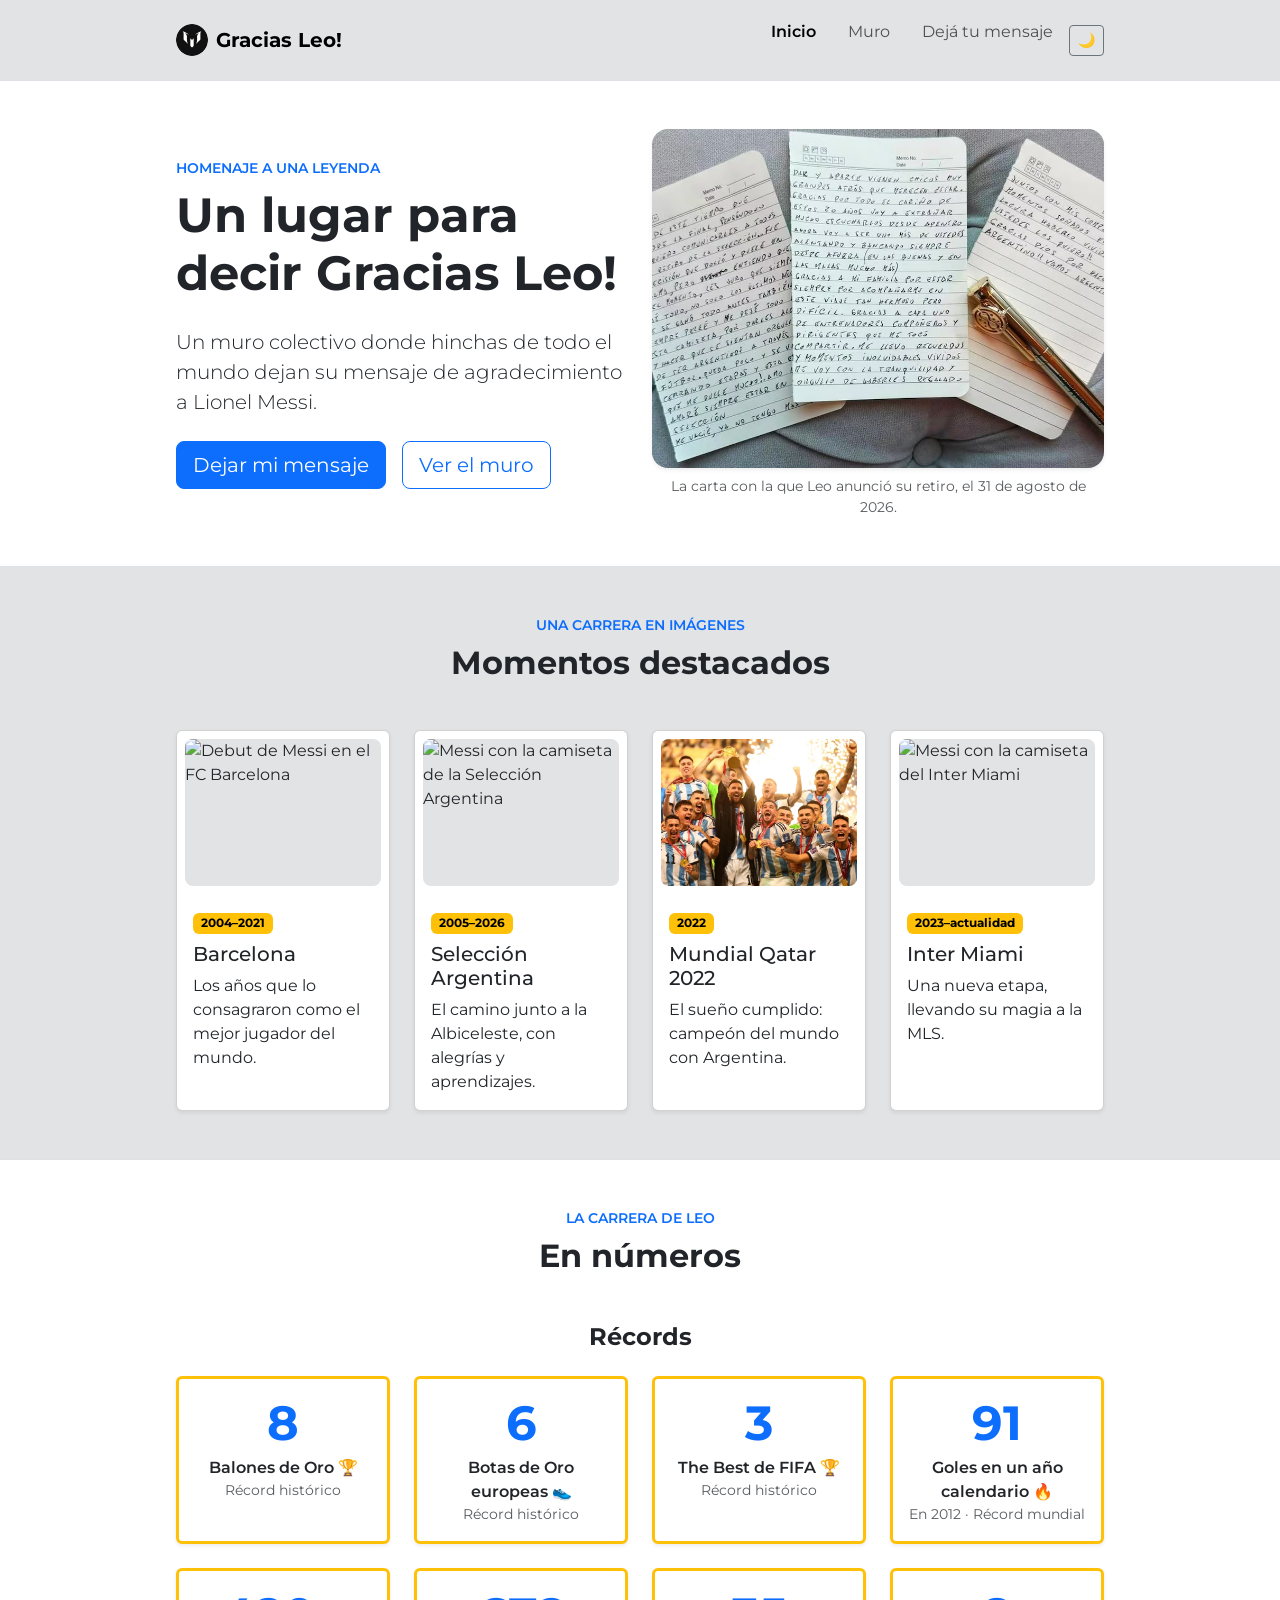
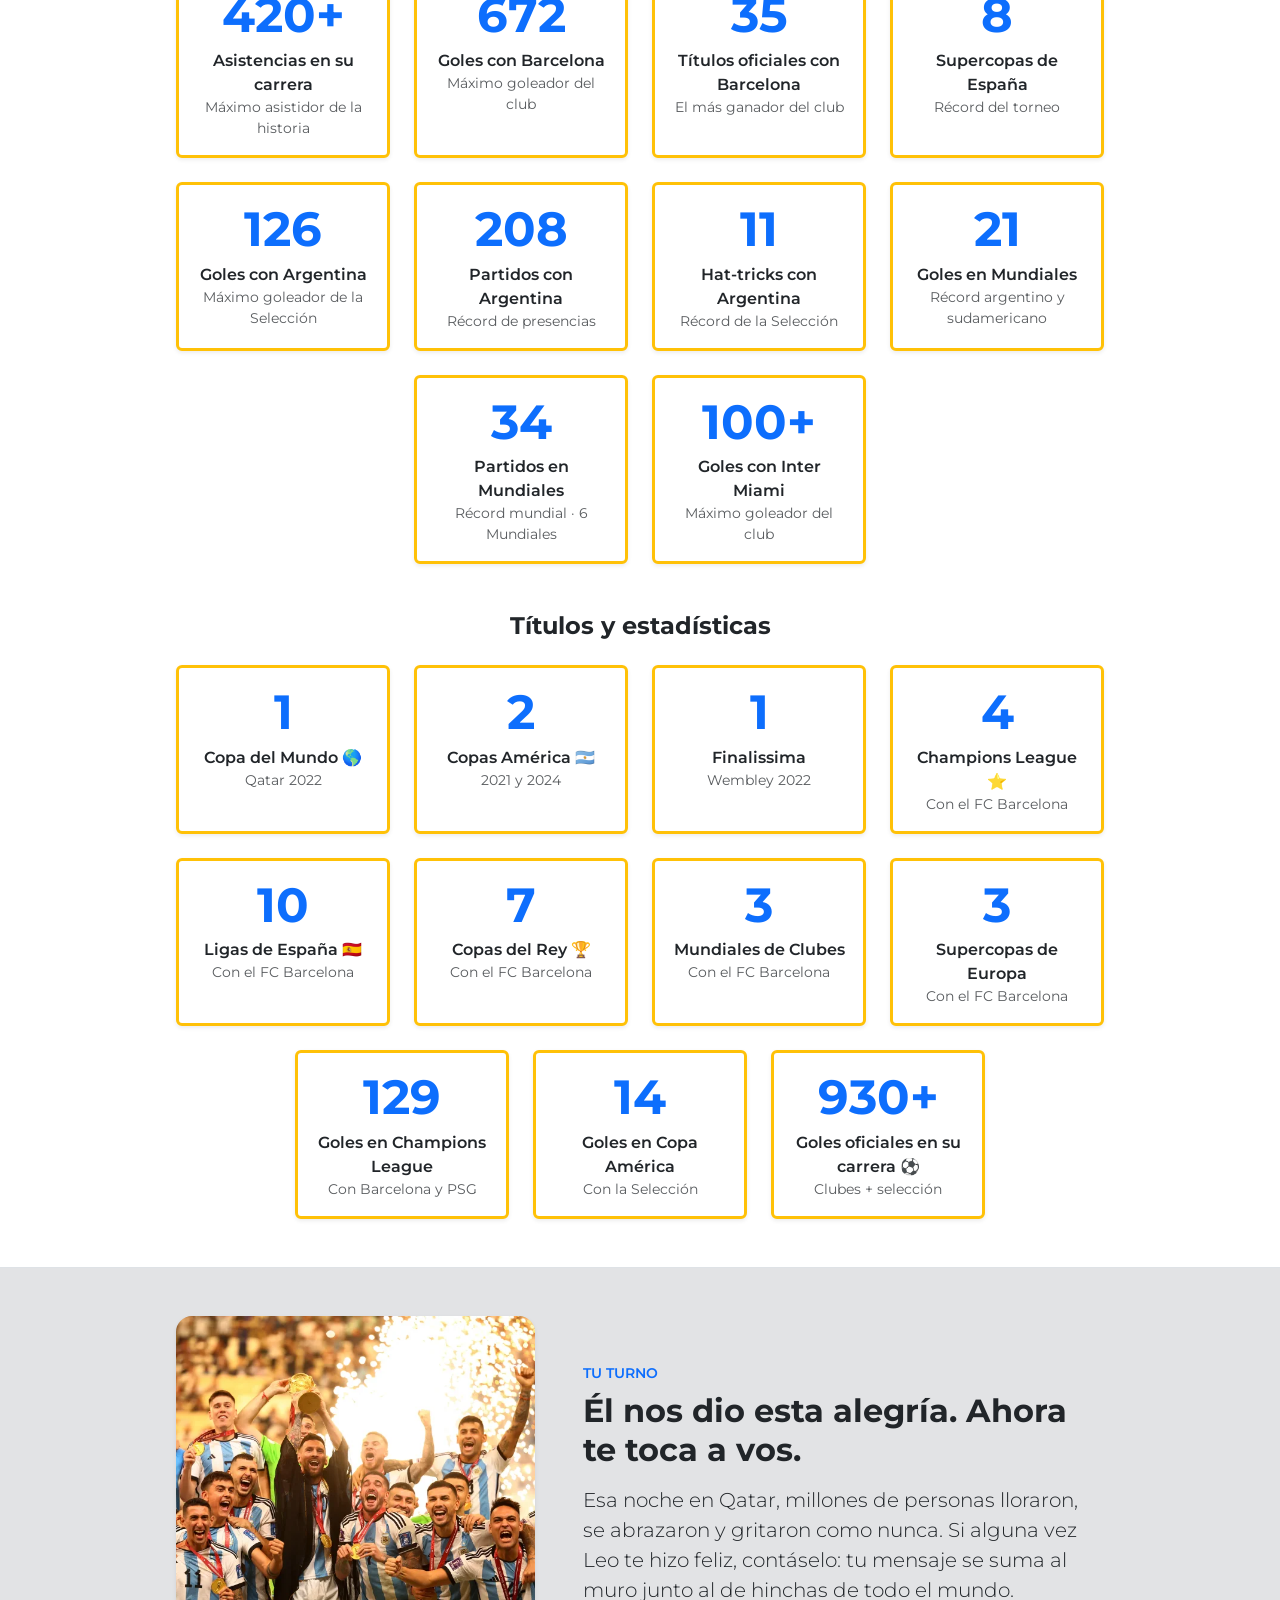
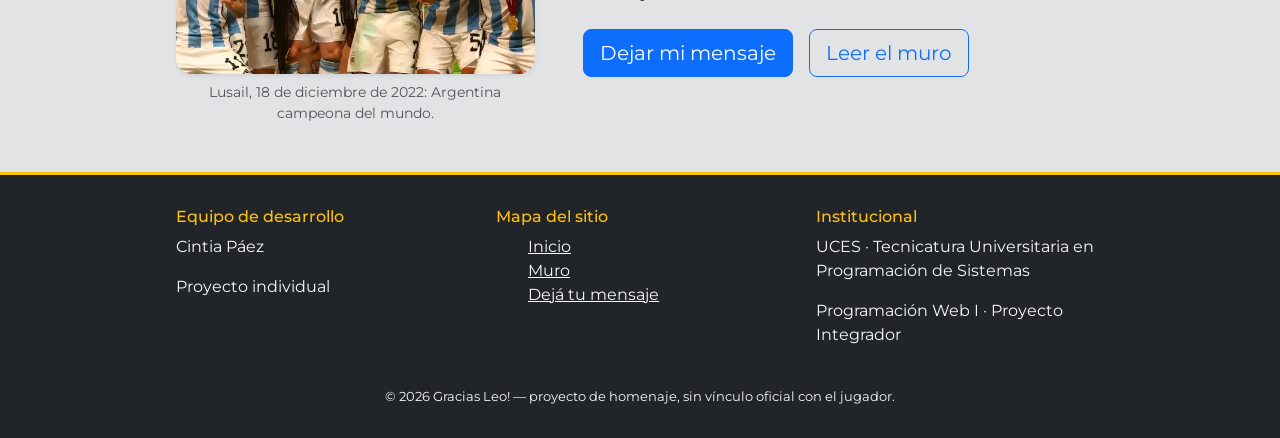
==== commit 75f91a3a: "Agregar tipografia Montserrat de Google Fonts Se pide con preconnect y display=swap en las tres pagi" ====
--- a/index.html
+++ b/index.html
@@ -10,6 +10,9 @@
   <!-- tema.js va en el <head>, antes de que se dibuje el <body>: aplica el modo oscuro guardado
        y evita que al recargar la página se vea un instante en claro -->
   <script src="recursos/tema.js"></script>
+  <link rel="preconnect" href="https://fonts.googleapis.com">
+  <link rel="preconnect" href="https://fonts.gstatic.com" crossorigin>
+  <link href="https://fonts.googleapis.com/css2?family=Montserrat:wght@400;500;600;700&display=swap" rel="stylesheet">
   <link href="https://cdn.jsdelivr.net/npm/bootstrap@5.3.8/dist/css/bootstrap.min.css" rel="stylesheet"
     integrity="sha384-sRIl4kxILFvY47J16cr9ZwB07vP4J8+LH7qKQnuqkuIAvNWLzeN8tE5YBujZqJLB" crossorigin="anonymous">
   <link rel="stylesheet" href="recursos/styles/style.css">
--- a/recursos/styles/style.css
+++ b/recursos/styles/style.css
@@ -10,6 +10,12 @@
   margin: 0;
   padding: 0;
   box-sizing: border-box;
+}
+
+/* tipografía: Montserrat de Google Fonts, que se carga con un <link> en el <head> de cada página.
+   Si no llega a cargar, el navegador usa la sans-serif del sistema */
+body {
+  font-family: "Montserrat", sans-serif;
 }
 
 /* contenedor de lectura: máximo 960px, centrado */
@@ -129,6 +135,19 @@
   text-align: center;
 }
 
+/* validación visual: verde si es correcto, rojo si no */
+.form-control.is-valid,
+.form-select.is-valid {
+  background-color: #e2f0d9;
+  color: #212529;
+}
+
+.form-control.is-invalid,
+.form-select.is-invalid {
+  background-color: #fce4d6;
+  color: #212529;
+}
+
 /* tablet: la barra lateral baja debajo del contenido y aparece el menú hamburguesa */
 @media (max-width: 720px) {
   .layout-dos-columnas,
